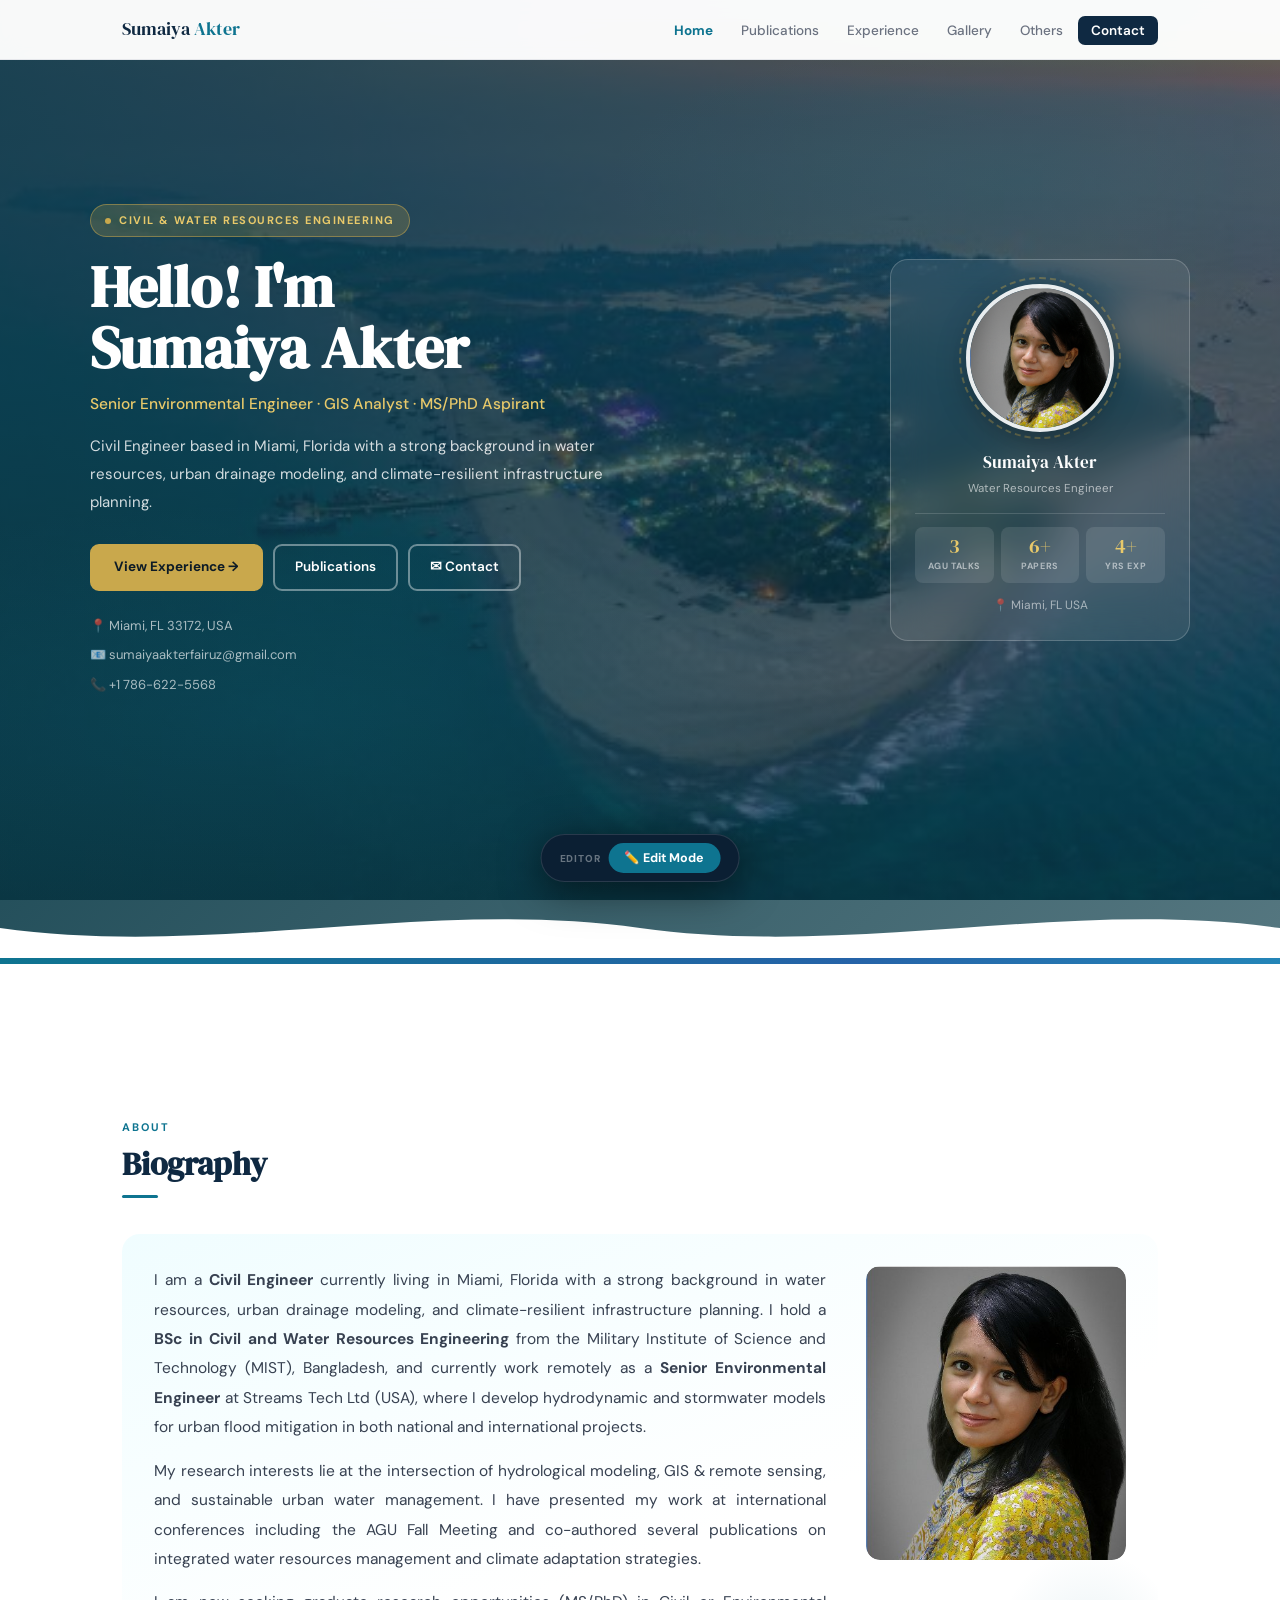
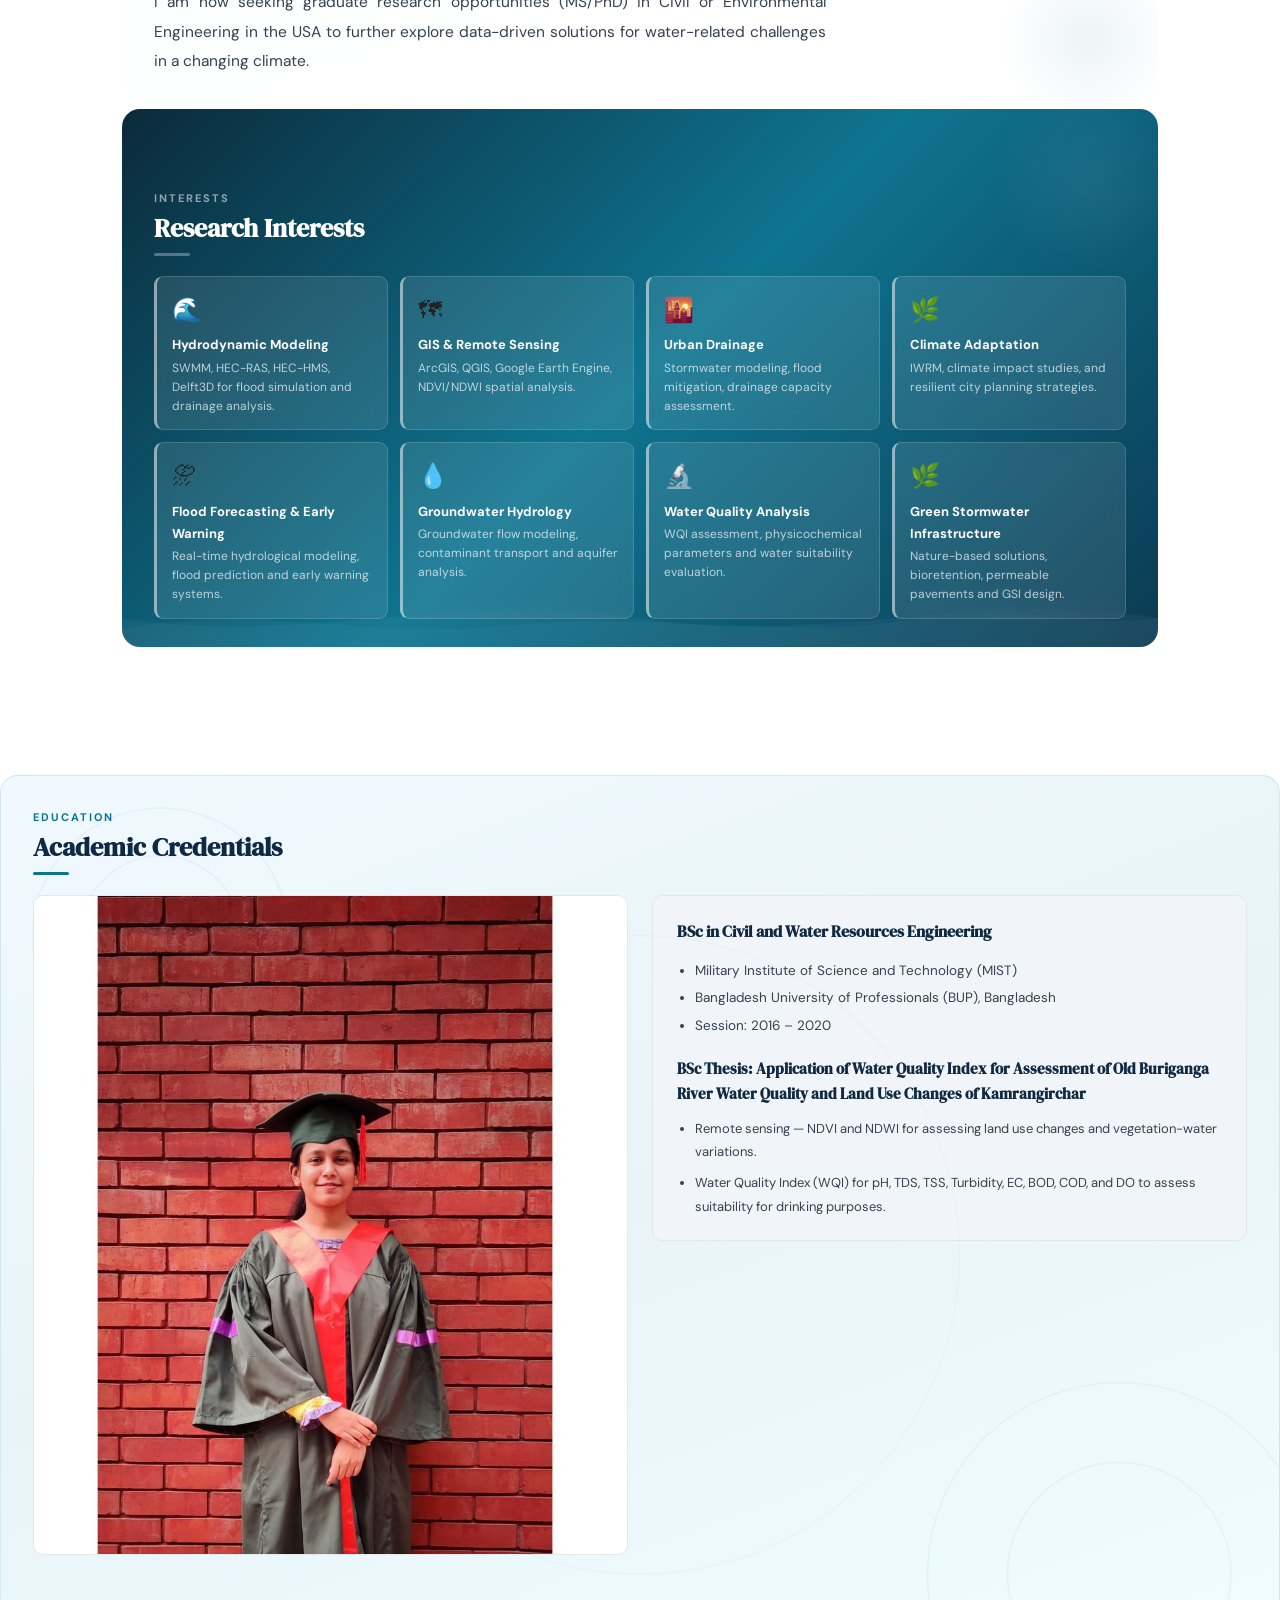
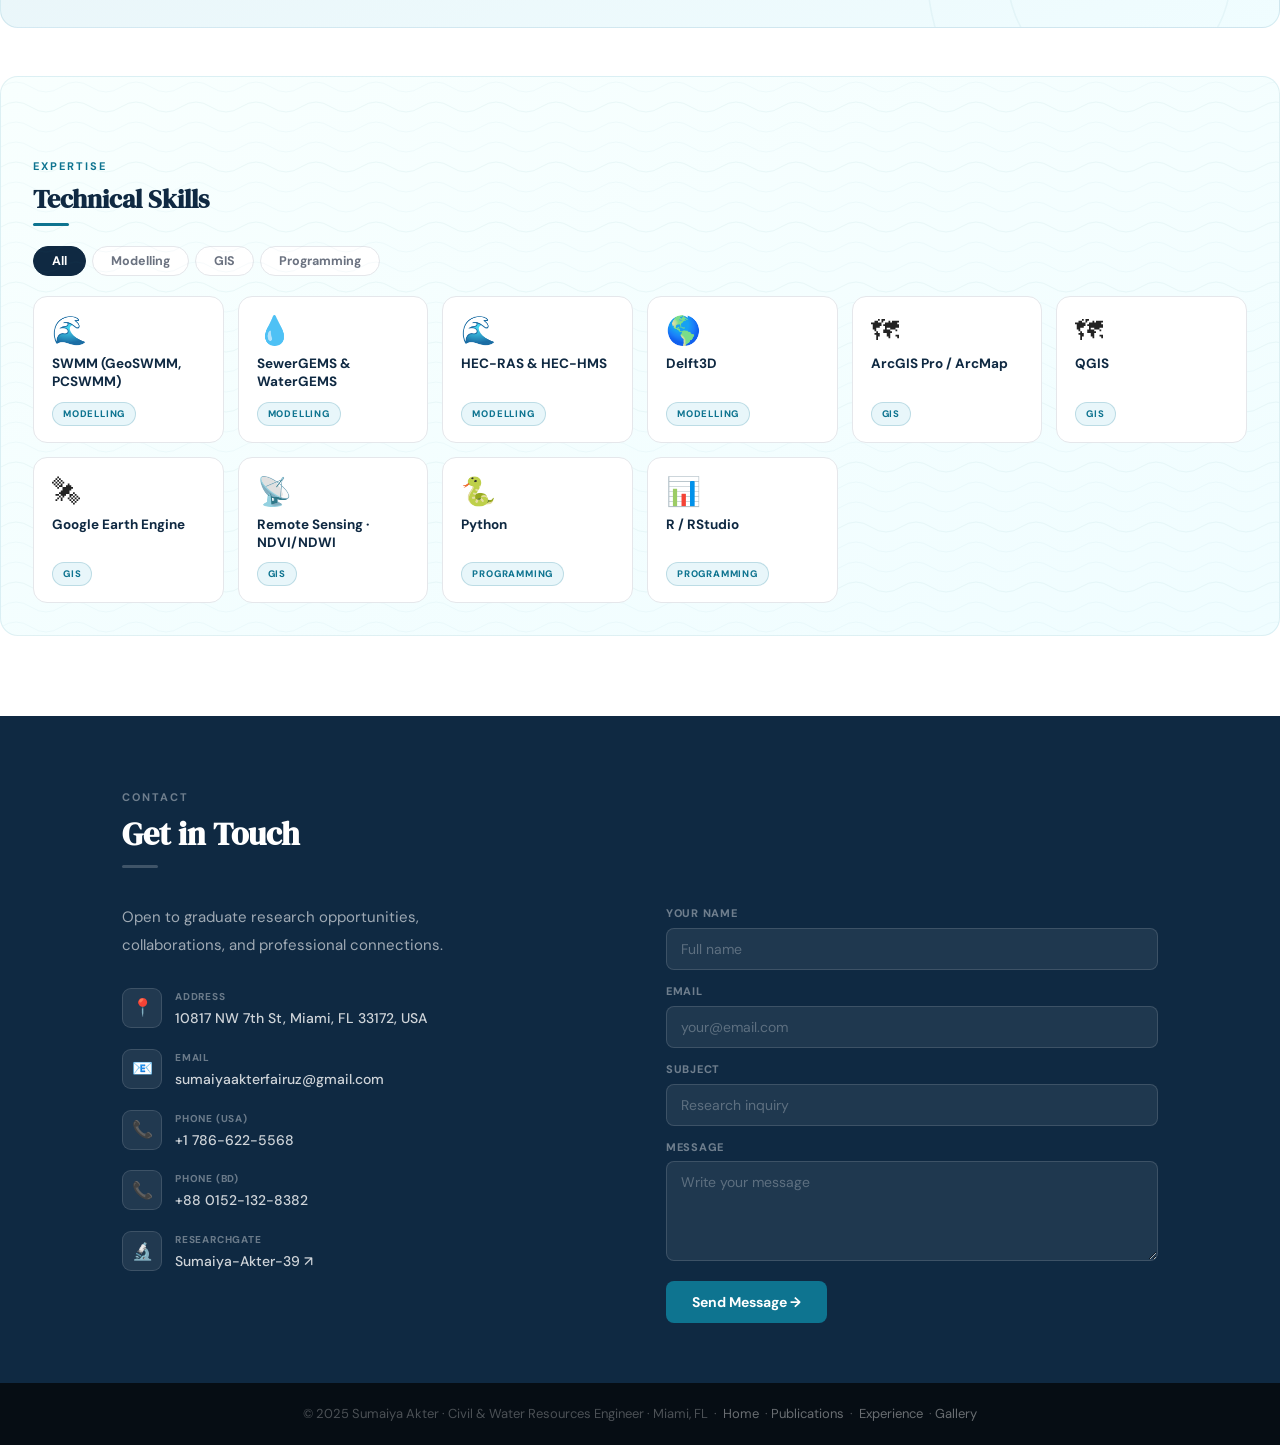
==== index.html @ da6ac18e "Add files via upload" ====
<!DOCTYPE html>
<html lang="en">
<head>
<meta charset="UTF-8">
<meta name="viewport" content="width=device-width, initial-scale=1.0">
<title>Home | Sumaiya Akter</title>
<link href="https://fonts.googleapis.com/css2?family=DM+Serif+Display:ital@0;1&family=DM+Sans:ital,opsz,wght@0,9..40,300;0,9..40,400;0,9..40,500;0,9..40,600;1,9..40,400&display=swap" rel="stylesheet">
<style>
/* ── SHARED STYLES ─────────────────────────────── */
*,*::before,*::after{margin:0;padding:0;box-sizing:border-box;}
html{scroll-behavior:smooth;}
body{font-family:'DM Sans',sans-serif;background:#fff;color:#222;line-height:1.7;overflow-x:hidden;}

:root{
  --navy:#0f2942;
  --blue:#2563a8;
  --teal:#0e7490;
  --teal-lt:#22a7c7;
  --teal-pale:#e8f6fa;
  --muted:#6b7280;
  --border:#e5e7eb;
  --bg2:#f8fafc;
  --bg3:#f1f5f9;
  --nav-h:60px;
  --shadow:0 4px 18px rgba(0,0,0,.08);
  --shadow-lg:0 12px 40px rgba(0,0,0,.1);
  --r:10px;
}

/* NAV */
nav{position:fixed;top:0;left:0;right:0;z-index:100;height:var(--nav-h);background:rgba(255,255,255,.97);backdrop-filter:blur(10px);border-bottom:1px solid var(--border);transition:box-shadow .3s;}
nav.scrolled{box-shadow:var(--shadow);}
.nav-inner{max-width:1100px;margin:0 auto;padding:0 32px;height:100%;display:flex;align-items:center;justify-content:space-between;}
.nav-logo{font-family:'DM Serif Display',serif;font-size:18px;color:var(--navy);text-decoration:none;}
.nav-logo span{color:var(--teal);}
.nav-links{display:flex;gap:2px;list-style:none;}
.nav-links a{font-size:13.5px;font-weight:500;color:var(--muted);text-decoration:none;padding:6px 13px;border-radius:7px;transition:all .2s;}
.nav-links a:hover{color:var(--navy);background:var(--bg3);}
.nav-links a.active{color:var(--teal);font-weight:700;}
.nav-cta{background:var(--navy)!important;color:#fff!important;font-weight:600!important;border-radius:7px;}
.nav-cta:hover{opacity:.88;}
.burger{display:none;background:none;border:none;cursor:pointer;flex-direction:column;gap:5px;padding:4px;}
.burger span{width:22px;height:2px;background:var(--navy);border-radius:2px;display:block;}
.mob-nav{display:none;position:fixed;inset:0;z-index:99;background:rgba(15,41,66,.97);flex-direction:column;align-items:center;justify-content:center;gap:8px;}
.mob-nav.open{display:flex;}
.mob-nav a{font-family:'DM Serif Display',serif;font-size:28px;color:rgba(255,255,255,.85);text-decoration:none;padding:10px;}
.mob-close{position:absolute;top:20px;right:24px;background:none;border:none;color:rgba(255,255,255,.5);font-size:32px;cursor:pointer;}

/* PAGE HERO (non-home pages) */
.page-hero{background:var(--navy);padding:calc(var(--nav-h)+52px) 0 52px;text-align:center;}
.page-hero .eyebrow{font-size:11px;font-weight:700;letter-spacing:2px;text-transform:uppercase;color:rgba(255,255,255,.45);display:block;margin-bottom:8px;}
.page-hero h1{font-family:'DM Serif Display',serif;font-size:clamp(30px,4vw,46px);color:#fff;margin-bottom:10px;}
.page-hero p{font-size:15px;color:rgba(255,255,255,.6);max-width:480px;margin:0 auto;}

/* SECTIONS */
section.content-sec{padding:80px 0;}
section.content-sec:nth-of-type(even){background:var(--bg2);}
.container{max-width:1100px;margin:0 auto;padding:0 32px;}
.sec-label{font-size:11px;font-weight:700;letter-spacing:2px;text-transform:uppercase;color:var(--teal);display:block;margin-bottom:8px;}
h2.sec-title{font-family:'DM Serif Display',serif;font-size:clamp(24px,3vw,32px);color:var(--navy);margin-bottom:8px;line-height:1.2;}
.divider{width:36px;height:3px;background:var(--teal);border-radius:2px;margin:12px 0 36px;}

/* CONTACT FOOTER SECTION */
.contact-footer{background:var(--navy);padding:72px 0 0;}
.contact-footer .sec-label{color:rgba(255,255,255,.4);}
.contact-footer h2.sec-title{color:#fff;}
.contact-footer .divider{background:rgba(255,255,255,.2);}
.contact-grid{display:grid;grid-template-columns:1fr 1fr;gap:52px;align-items:start;padding-bottom:60px;}
.ci{display:flex;align-items:flex-start;gap:13px;margin-bottom:18px;}
.ci-icon{width:40px;height:40px;border-radius:9px;background:rgba(255,255,255,.08);border:1px solid rgba(255,255,255,.12);display:flex;align-items:center;justify-content:center;font-size:17px;flex-shrink:0;}
.ci-lbl{font-size:10px;font-weight:800;text-transform:uppercase;letter-spacing:.8px;color:rgba(255,255,255,.38);display:block;margin-bottom:2px;}
.ci-val{font-size:14px;color:rgba(255,255,255,.8);font-weight:500;}
.ci-val a{color:rgba(255,255,255,.8);text-decoration:none;}
.ci-val a:hover{color:var(--teal-lt);}
.cform{display:flex;flex-direction:column;gap:12px;}
.fg label{display:block;font-size:11px;font-weight:800;text-transform:uppercase;letter-spacing:.7px;color:rgba(255,255,255,.4);margin-bottom:5px;}
.fg input,.fg textarea{width:100%;background:rgba(255,255,255,.07);border:1px solid rgba(255,255,255,.13);border-radius:8px;font-size:14px;padding:11px 14px;font-family:'DM Sans',sans-serif;outline:none;color:#fff;transition:border .2s;}
.fg input::placeholder,.fg textarea::placeholder{color:rgba(255,255,255,.28);}
.fg input:focus,.fg textarea:focus{border-color:var(--teal-lt);}
.fg textarea{resize:vertical;min-height:100px;}
.form-btn{background:var(--teal);color:#fff;border:none;padding:12px 26px;border-radius:8px;font-size:14px;font-weight:700;cursor:pointer;font-family:'DM Sans',sans-serif;transition:all .22s;align-self:flex-start;}
.form-btn:hover{background:var(--teal-lt);transform:translateY(-1px);}
.form-ok{display:none;margin-top:8px;padding:10px 14px;background:rgba(14,116,144,.2);border:1px solid rgba(14,116,144,.4);border-radius:7px;color:var(--teal-lt);font-size:13px;}
footer{background:#060d14;color:rgba(255,255,255,.28);padding:20px 0;text-align:center;font-size:13px;}
footer a{color:rgba(255,255,255,.4);text-decoration:none;}

/* REVEAL */
.reveal{opacity:0;transform:translateY(18px);transition:opacity .65s ease,transform .65s ease;}
.reveal.in{opacity:1;transform:none;}

/* RESPONSIVE */
@media(max-width:900px){
  .contact-grid{grid-template-columns:1fr;}
  .nav-links{display:none;}
  .burger{display:flex;}
}
@media(max-width:600px){
  .container{padding:0 20px;}
  section.content-sec{padding:60px 0;}
  .contact-footer{padding:56px 0 0;}
}

/* ═══════════════════════════════════════════════════
   EDITOR UI — appended to shared.css
   ═══════════════════════════════════════════════════ */

/* ── EDIT BAR (floating bottom) ─────────────────────── */
.edit-bar{
  position:fixed;bottom:18px;left:50%;transform:translateX(-50%);z-index:8000;
  background:#0b1f33;border-radius:40px;padding:8px 16px;
  display:flex;align-items:center;gap:8px;flex-wrap:wrap;justify-content:center;
  box-shadow:0 8px 40px rgba(0,0,0,.55);border:1px solid rgba(255,255,255,.12);
  font-family:'DM Sans',sans-serif;max-width:96vw;
}
.edit-bar .eb-lbl{color:rgba(255,255,255,.38);font-size:10px;font-weight:800;letter-spacing:.8px;text-transform:uppercase;}
.edit-bar button{border:none;padding:7px 15px;border-radius:20px;font-size:12px;font-weight:700;cursor:pointer;font-family:'DM Sans',sans-serif;transition:all .18s;white-space:nowrap;display:inline-flex;align-items:center;gap:5px;}
#eb-edit{background:#0e7490;color:#fff;}
#eb-edit:hover{background:#0d9ab8;}
#eb-edit.on{background:#c9a84c;color:#0b1f33;}
#eb-save,#eb-add,#eb-photo{display:none;}
#eb-save{background:#16a34a;color:#fff;}
#eb-save:hover{background:#15803d;}
#eb-add{background:#7c3aed;color:#fff;}
#eb-add:hover{background:#6d28d9;}
#eb-photo{background:rgba(255,255,255,.12);color:#fff;}
#eb-photo:hover{background:rgba(255,255,255,.22);}

/* ── EDITABLE TEXT ───────────────────────────────────── */
body.edit-mode [data-editable]{
  outline:2px dashed rgba(14,116,144,.45);border-radius:3px;
  cursor:text;padding:1px 3px;transition:outline .15s,background .15s;min-width:20px;display:inline-block;
}
body.edit-mode [data-editable]:hover{outline:2px solid #0e7490;background:rgba(14,116,144,.06);}
body.edit-mode [data-editable]:focus{outline:2px solid #c9a84c!important;background:rgba(201,168,76,.08)!important;}
body.edit-mode p[data-editable],body.edit-mode div[data-editable],body.edit-mode li[data-editable]{display:block;}

/* ── SECTION CONTROL BAR ─────────────────────────────── */
.sec-ctrl-bar{
  display:none;
  background:#0b1f33;border-radius:0 0 10px 10px;
  padding:5px 12px;flex-wrap:wrap;gap:5px;align-items:center;
  position:sticky;top:60px;z-index:500;
  box-shadow:0 4px 16px rgba(0,0,0,.2);
}
body.edit-mode .sec-ctrl-bar{display:flex;}
.scb{background:rgba(255,255,255,.1);color:rgba(255,255,255,.85);border:none;padding:4px 11px;border-radius:14px;font-size:11px;font-weight:700;cursor:pointer;font-family:'DM Sans',sans-serif;transition:all .18s;}
.scb:hover{background:rgba(255,255,255,.22);}
.scb-move{background:rgba(201,168,76,.25);color:#e8c96a;cursor:grab;}
.scb-move:active{cursor:grabbing;}
.scb-paste{background:rgba(14,116,144,.25);color:#7dd3e8;}
.scb-paste:hover{background:rgba(14,116,144,.4);}
.scb-add{background:rgba(124,58,237,.25);color:#c4b5fd;}
.scb-add:hover{background:rgba(124,58,237,.4);}
.scb-del{background:rgba(220,38,38,.2);color:#fca5a5;}
.scb-del:hover{background:rgba(220,38,38,.4);}

/* ── ADD ROW (between sections) ─────────────────────── */
.add-row{display:none;text-align:center;padding:5px 0;position:relative;}
body.edit-mode .add-row{display:block;}
.add-row::before{content:'';position:absolute;top:50%;left:0;right:0;height:1px;background:rgba(14,116,144,.2);}
.add-row-btn{position:relative;z-index:1;background:#fff;border:1.5px solid #0e7490;color:#0e7490;font-size:11px;font-weight:800;padding:4px 14px;border-radius:20px;cursor:pointer;font-family:'DM Sans',sans-serif;transition:all .18s;}
.add-row-btn:hover{background:#0e7490;color:#fff;}

/* ── CONTENT BLOCK ───────────────────────────────────── */
.cb{position:relative;margin:14px 0;}
body.edit-mode .cb{outline:1px dashed rgba(201,168,76,.3);border-radius:8px;padding:6px 8px;}
body.edit-mode .cb:hover>.cb-actions{opacity:1;pointer-events:all;}
.cb-actions{position:absolute;top:-14px;right:6px;display:flex;gap:3px;opacity:0;pointer-events:none;transition:opacity .18s;z-index:100;background:#0b1f33;border-radius:8px;padding:3px 6px;}
.cba{background:rgba(255,255,255,.1);color:#fff;border:none;padding:2px 8px;border-radius:5px;font-size:10px;font-weight:700;cursor:pointer;font-family:'DM Sans',sans-serif;}
.cba:hover{background:rgba(255,255,255,.25);}
.cba-del{background:rgba(220,38,38,.25);color:#fca5a5;}
.cba-del:hover{background:rgba(220,38,38,.5);}

/* ── IMAGE EDIT OVERLAY ──────────────────────────────── */
.cb-img-wrap{position:relative;border-radius:10px;overflow:hidden;}
body.edit-mode .cb-img-wrap::after{
  content:'📷 Click to change';position:absolute;inset:0;
  display:flex;align-items:center;justify-content:center;
  background:rgba(0,0,0,.45);color:#fff;font-size:13px;font-weight:700;
  font-family:'DM Sans',sans-serif;cursor:pointer;opacity:0;transition:opacity .2s;
}
body.edit-mode .cb-img-wrap:hover::after{opacity:1;}

/* ── EDIT MODE: section outline ──────────────────────── */
body.edit-mode .editable-section{position:relative;outline:1px solid rgba(14,116,144,.12);}

/* ── MODALS ──────────────────────────────────────────── */
.modal-ov{display:none;position:fixed;inset:0;z-index:9500;background:rgba(0,0,0,.82);align-items:center;justify-content:center;padding:14px;}
.modal-ov.open{display:flex;}
.mbox{background:#1a2e44;border-radius:16px;padding:24px;width:100%;max-width:520px;max-height:90vh;overflow-y:auto;box-shadow:0 20px 60px rgba(0,0,0,.6);font-family:'DM Sans',sans-serif;}
.mhd{display:flex;justify-content:space-between;align-items:center;margin-bottom:16px;}
.mhd h3{color:#fff;font-size:16px;font-weight:700;}
.mclose{background:rgba(255,255,255,.1);border:none;color:#fff;width:30px;height:30px;border-radius:50%;font-size:16px;cursor:pointer;line-height:1;}
.mclose:hover{background:rgba(255,255,255,.22);}
.ml{display:block;color:rgba(255,255,255,.45);font-size:10px;font-weight:800;text-transform:uppercase;letter-spacing:.6px;margin:12px 0 5px;}
input[type=range]{width:100%;accent-color:#0e7490;}
.mrange-v{color:rgba(255,255,255,.4);font-size:11px;text-align:center;margin-top:2px;}
.mbrow{display:flex;gap:8px;margin-top:14px;}
.mbtn{flex:1;padding:9px;border-radius:9px;font-size:13px;font-weight:700;cursor:pointer;border:none;font-family:'DM Sans',sans-serif;}
.mbtn-p{background:#0e7490;color:#fff;} .mbtn-p:hover{background:#0d9ab8;}
.mbtn-g{background:#16a34a;color:#fff;} .mbtn-g:hover{background:#15803d;}
.mbtn-gh{background:rgba(255,255,255,.08);color:rgba(255,255,255,.7);border:1px solid rgba(255,255,255,.12)!important;}
.mbtn-gh:hover{background:rgba(255,255,255,.15);}
.upzone{border:2px dashed rgba(255,255,255,.22);border-radius:10px;padding:24px;text-align:center;cursor:pointer;margin-bottom:12px;transition:border-color .2s;}
.upzone:hover{border-color:#0e7490;}
.shape-row{display:flex;gap:7px;margin-top:5px;}
.sh-btn{flex:1;padding:7px;border-radius:8px;border:2px solid rgba(255,255,255,.18);background:transparent;color:rgba(255,255,255,.6);font-size:11px;font-weight:700;cursor:pointer;font-family:'DM Sans',sans-serif;transition:all .18s;}
.sh-btn.on{border-color:#0e7490;background:#0e7490;color:#fff;}
.bt-grid{display:grid;grid-template-columns:1fr 1fr;gap:9px;margin-top:8px;}
.bt-card{background:rgba(255,255,255,.06);border:2px solid rgba(255,255,255,.1);border-radius:10px;padding:13px;text-align:center;cursor:pointer;transition:all .2s;}
.bt-card:hover{border-color:#0e7490;background:rgba(14,116,144,.1);}
.bt-card .ico{font-size:24px;margin-bottom:5px;}
.bt-card .lbl{color:#fff;font-size:12px;font-weight:700;}
.bt-card .dsc{color:rgba(255,255,255,.38);font-size:10px;margin-top:2px;}
.st-grid{display:grid;grid-template-columns:1fr 1fr;gap:9px;margin-top:8px;}
.st-card{background:rgba(255,255,255,.06);border:2px solid rgba(255,255,255,.1);border-radius:10px;padding:13px;cursor:pointer;transition:all .2s;}
.st-card:hover{border-color:#7c3aed;background:rgba(124,58,237,.1);}
.st-card .ico{font-size:20px;margin-bottom:4px;}
.st-card .lbl{color:#fff;font-size:12px;font-weight:700;}
.st-card .dsc{color:rgba(255,255,255,.38);font-size:10px;margin-top:2px;line-height:1.4;}

/* ── pub/exp cards edit highlight ───────────────────── */
body.edit-mode .pub-card,body.edit-mode .proj-icard{outline:1px dashed rgba(201,168,76,.3);border-radius:10px;}
body.edit-mode .pub-card [data-editable],body.edit-mode .proj-icard [data-editable]{outline:1px dashed rgba(14,116,144,.35);}

/* ── MOBILE FIXES ────────────────────────────────────── */
@media(max-width:700px){
  .sec-ctrl-bar{top:var(--nav-h,60px);}
  .edit-bar{padding:6px 12px;gap:5px;}
  .edit-bar button{padding:6px 11px;font-size:11px;}
  .bt-grid,.st-grid{grid-template-columns:1fr;}
}

/* HERO */
#home{padding:0;min-height:100vh;display:flex;align-items:center;position:relative;overflow:hidden;background-image:url('[data-uri]');background-size:cover;background-position:center;}
#home::after{content:'';position:absolute;inset:0;background:linear-gradient(135deg,rgba(13,61,74,.9) 0%,rgba(13,61,74,.7) 55%,rgba(13,61,74,.4) 100%);}
.hero-inner{position:relative;z-index:1;max-width:1100px;margin:0 auto;padding:calc(var(--nav-h)+70px) 32px 80px;width:100%;display:grid;grid-template-columns:1fr 300px;gap:52px;align-items:center;}
.hero-chip{display:inline-flex;align-items:center;gap:8px;background:rgba(201,168,76,.22);border:1px solid rgba(201,168,76,.5);color:#e8c96a;font-size:11px;font-weight:700;letter-spacing:1.5px;text-transform:uppercase;padding:6px 14px;border-radius:30px;margin-bottom:20px;}
.hero-dot{width:6px;height:6px;border-radius:50%;background:#c9a84c;animation:hpulse 2s infinite;flex-shrink:0;}
@keyframes hpulse{0%,100%{opacity:1;transform:scale(1);}50%{opacity:.5;transform:scale(.8);}}
h1.hero-name{font-family:'DM Serif Display',serif;font-size:clamp(36px,5vw,58px);color:#fff;line-height:1.05;margin-bottom:12px;}
.hero-title{font-size:15.5px;font-weight:500;color:#e8c96a;margin-bottom:16px;}
.hero-desc{font-size:15px;color:rgba(255,255,255,.82);line-height:1.85;max-width:520px;margin-bottom:28px;}
.hero-btns{display:flex;gap:10px;flex-wrap:wrap;margin-bottom:24px;}
.btn-gold{background:#c9a84c;color:#0d1b26;padding:10px 22px;border-radius:9px;font-size:13.5px;font-weight:700;text-decoration:none;border:2px solid #c9a84c;transition:all .2s;}
.btn-gold:hover{background:#f0d080;}
.btn-wh{background:transparent;color:#fff;padding:10px 20px;border-radius:9px;font-size:13.5px;font-weight:600;text-decoration:none;border:2px solid rgba(255,255,255,.4);transition:all .2s;}
.hero-contacts{display:flex;flex-direction:column;gap:7px;}
.hc{font-size:13px;color:rgba(255,255,255,.65);}
.photo-card{background:rgba(255,255,255,.08);backdrop-filter:blur(18px);border:1px solid rgba(255,255,255,.2);border-radius:18px;padding:24px;text-align:center;}
.photo-wrap{position:relative;width:148px;height:148px;margin:0 auto 16px;}
.photo-ring{position:absolute;inset:-7px;border-radius:50%;border:2px dashed rgba(201,168,76,.4);animation:hspin 18s linear infinite;}
@keyframes hspin{to{transform:rotate(360deg);}}
.hero-photo{width:148px;height:148px;border-radius:50%;object-fit:cover;object-position:top;border:4px solid rgba(255,255,255,.9);display:block;position:relative;z-index:1;box-shadow:0 8px 30px rgba(0,0,0,.3);}
.photo-edit-ov{display:none;position:absolute;inset:0;border-radius:50%;background:rgba(0,0,0,.5);z-index:10;align-items:center;justify-content:center;cursor:pointer;color:#fff;font-size:11px;font-weight:700;text-align:center;line-height:1.4;}
body.edit-mode .photo-edit-ov{display:flex;}
.pc-name{font-family:'DM Serif Display',serif;font-size:17px;color:#fff;margin-bottom:2px;}
.pc-role{font-size:11.5px;color:rgba(255,255,255,.6);margin-bottom:14px;}
.pc-div{height:1px;background:rgba(255,255,255,.15);margin-bottom:13px;}
.pc-stats{display:grid;grid-template-columns:1fr 1fr 1fr;gap:7px;}
.pc-stat{background:rgba(255,255,255,.1);border-radius:8px;padding:9px 5px;text-align:center;}
.pc-stat .n{font-family:'DM Serif Display',serif;font-size:20px;color:#e8c96a;display:block;line-height:1;}
.pc-stat .l{font-size:9px;color:rgba(255,255,255,.55);text-transform:uppercase;letter-spacing:.6px;display:block;margin-top:3px;font-weight:700;}
.pc-loc{margin-top:12px;font-size:12px;color:rgba(255,255,255,.55);}
/* ABOUT */
#about{padding:80px 0;background:#fff;}
.bio-row{display:grid;grid-template-columns:1fr 260px;gap:40px;align-items:start;margin-bottom:40px;}
.bio-photo-side{border-radius:14px;overflow:hidden;position:relative;}
.bio-photo-side img{width:100%;display:block;object-fit:cover;border-radius:14px;}
.bio-photo-side-ov{display:none;position:absolute;inset:0;background:rgba(0,0,0,.45);align-items:center;justify-content:center;cursor:pointer;font-size:13px;font-weight:700;color:#fff;border-radius:14px;}
body.edit-mode .bio-photo-side-ov{display:flex;}
.about-bio p{font-size:15.5px;color:#374151;line-height:1.9;margin-bottom:14px;text-align:justify;hyphens:auto;}
.about-bio p:last-child{margin-bottom:0;}
.ri-section-head{margin:48px 0 14px;}
.ri-section-head .sec-label{margin-bottom:6px;}
.ri-ttl{font-family:'DM Serif Display',serif;font-size:clamp(20px,2.5vw,26px);color:var(--navy);margin:0 0 6px;line-height:1.2;}
.ri-divider{width:36px;height:3px;background:var(--teal);border-radius:2px;margin:8px 0 20px;}
.ri-grid{display:grid;grid-template-columns:repeat(4,1fr);gap:12px;margin-bottom:0;}
.ri-card{background:var(--teal-pale);border:1px solid rgba(14,116,144,.15);border-left:3px solid var(--teal);border-radius:9px;padding:13px 15px;}
.ri-icon{font-size:20px;margin-bottom:4px;}
.ri-text h4{font-size:13px;font-weight:700;color:var(--navy);margin-bottom:2px;}
.ri-text p{font-size:12px;color:var(--muted);line-height:1.6;margin:0;}
.cred-section-head{margin:0 0 14px;}
.cred-section-head .sec-label{margin-bottom:6px;}
.cred-title{font-family:'DM Serif Display',serif;font-size:clamp(20px,2.5vw,26px);color:var(--navy);margin:0 0 6px;line-height:1.2;}
.cred-divider{width:36px;height:3px;background:var(--teal);border-radius:2px;margin:8px 0 20px;}
.cred-row{display:grid;grid-template-columns:1fr 1fr;gap:24px;margin-bottom:40px;align-items:start;}
.edu-block{background:var(--bg3);border:1px solid var(--border);border-radius:10px;overflow:hidden;align-self:start;}
.edu-photo-wrap{position:relative;overflow:hidden;}
.edu-photo{width:100%;display:block;object-fit:cover;object-position:top center;}
.edu-photo-ov{display:none;position:absolute;inset:0;background:rgba(0,0,0,.45);align-items:center;justify-content:center;cursor:pointer;font-size:13px;font-weight:700;color:#fff;}
body.edit-mode .edu-photo-ov{display:flex;}
/* SKILLS */
.sk-section-head{margin:48px 0 0;}
.sk-section-ttl{font-family:'DM Serif Display',serif;font-size:clamp(20px,2.5vw,26px);color:var(--navy);margin:6px 0;line-height:1.2;display:block;}
.sk-divider{width:36px;height:3px;background:var(--teal);border-radius:2px;margin:8px 0 20px;}
.sk-tabs{display:flex;gap:6px;flex-wrap:wrap;margin-bottom:20px;}
.sk-tab{padding:6px 18px;border-radius:20px;font-size:12.5px;font-weight:700;border:1.5px solid var(--border);background:#fff;color:var(--muted);cursor:pointer;transition:all .22s;font-family:'DM Sans',sans-serif;}
.sk-tab.on,.sk-tab:hover{background:var(--navy);color:#fff;border-color:var(--navy);}
.sk-badges{display:grid;grid-template-columns:repeat(auto-fill,minmax(175px,1fr));gap:14px;}
.sk-badge{background:#fff;border:1.5px solid var(--border);border-radius:14px;padding:20px 18px 16px;display:flex;flex-direction:column;gap:10px;transition:all .25s;position:relative;overflow:hidden;}
.sk-badge::after{content:'';position:absolute;bottom:0;left:0;right:0;height:3px;background:linear-gradient(90deg,var(--teal),#2563a8);transform:scaleX(0);transform-origin:left;transition:transform .3s;}
.sk-badge:hover{border-color:var(--teal);box-shadow:0 8px 24px rgba(14,116,144,.13);transform:translateY(-4px);}
.sk-badge:hover::after{transform:scaleX(1);}
.skb-icon{font-size:28px;line-height:1;}
.skb-name{font-size:13.5px;font-weight:700;color:var(--navy);line-height:1.35;flex:1;}
.skb-cat{font-size:9.5px;font-weight:800;text-transform:uppercase;letter-spacing:.8px;color:var(--teal);background:var(--teal-pale);padding:3px 10px;border-radius:20px;display:inline-block;width:fit-content;border:1px solid rgba(14,116,144,.2);}
.sk-del-btn{display:none;position:absolute;top:8px;right:8px;background:#dc2626;color:#fff;border:none;border-radius:50%;width:22px;height:22px;font-size:12px;cursor:pointer;align-items:center;justify-content:center;line-height:1;z-index:5;}
body.edit-mode .sk-del-btn{display:flex;}
.add-skill-btn{display:none;margin-top:14px;padding:10px 22px;border:2px dashed var(--border);border-radius:10px;background:none;color:var(--muted);font-size:12px;font-weight:700;cursor:pointer;font-family:'DM Sans',sans-serif;}
body.edit-mode .add-skill-btn{display:inline-block;}
.add-skill-btn:hover{border-color:var(--teal);color:var(--teal);}
/* EDIT BAR */
.edit-bar{position:fixed;bottom:18px;left:50%;transform:translateX(-50%);z-index:8000;background:#0b1f33;border-radius:40px;padding:8px 18px;display:flex;align-items:center;gap:8px;flex-wrap:wrap;justify-content:center;box-shadow:0 8px 40px rgba(0,0,0,.55);border:1px solid rgba(255,255,255,.12);font-family:'DM Sans',sans-serif;max-width:96vw;}
.eb-lbl{color:rgba(255,255,255,.38);font-size:10px;font-weight:800;letter-spacing:.8px;text-transform:uppercase;}
.edit-bar button{border:none;padding:7px 16px;border-radius:20px;font-size:12.5px;font-weight:700;cursor:pointer;font-family:'DM Sans',sans-serif;transition:all .18s;}
#eb-edit{background:#0e7490;color:#fff;}
#eb-edit.on{background:#c9a84c;color:#0b1f33;}
#eb-save,#eb-add,#eb-photo{display:none;}
#eb-save{background:#16a34a;color:#fff;}
#eb-add{background:#7c3aed;color:#fff;}
#eb-photo{background:rgba(255,255,255,.12);color:#fff;}
body.edit-mode [data-editable]{outline:2px dashed rgba(14,116,144,.4);border-radius:3px;cursor:text;padding:1px 4px;}
body.edit-mode [data-editable]:hover{outline:2px solid #0e7490;background:rgba(14,116,144,.06);}
body.edit-mode [data-editable]:focus{outline:2px solid #c9a84c!important;}
body.edit-mode .editable-section{outline:1px solid rgba(14,116,144,.1);}
.sec-bar{display:none;align-items:center;gap:5px;flex-wrap:wrap;background:#0b1f33;padding:5px 14px;border-radius:0 0 10px 10px;position:sticky;top:60px;z-index:600;box-shadow:0 4px 16px rgba(0,0,0,.25);}
body.edit-mode .sec-bar{display:flex;}
.sb{background:rgba(255,255,255,.1);color:rgba(255,255,255,.85);border:none;padding:4px 12px;border-radius:14px;font-size:11px;font-weight:700;cursor:pointer;font-family:'DM Sans',sans-serif;}
.sb:hover{background:rgba(255,255,255,.22);}
.sb-copy{background:rgba(14,116,144,.2);color:#7dd3e8;}
.sb-add{background:rgba(124,58,237,.2);color:#c4b5fd;}
.sb-del{background:rgba(220,38,38,.15);color:#fca5a5;}
.mov{display:none;position:fixed;inset:0;z-index:9500;background:rgba(0,0,0,.82);align-items:center;justify-content:center;padding:14px;}
.mbox{background:#1a2e44;border-radius:16px;padding:24px;width:100%;max-width:500px;max-height:90vh;overflow-y:auto;font-family:'DM Sans',sans-serif;}
.mhd{display:flex;justify-content:space-between;align-items:center;margin-bottom:16px;}
.mhd h3{color:#fff;font-size:16px;font-weight:700;}
.mclose{background:rgba(255,255,255,.1);border:none;color:#fff;width:30px;height:30px;border-radius:50%;font-size:16px;cursor:pointer;}
.ml{display:block;color:rgba(255,255,255,.45);font-size:10px;font-weight:800;text-transform:uppercase;letter-spacing:.6px;margin:12px 0 4px;}
.mrange{width:100%;accent-color:#0e7490;}
.mrv{color:rgba(255,255,255,.4);font-size:11px;text-align:center;margin-top:2px;}
.mbrow{display:flex;gap:8px;margin-top:14px;}
.mbtn{flex:1;padding:9px;border-radius:9px;font-size:13px;font-weight:700;cursor:pointer;border:none;font-family:'DM Sans',sans-serif;}
.mbtn-g{background:#16a34a;color:#fff;}
.mbtn-gh{background:rgba(255,255,255,.08);color:rgba(255,255,255,.7);}
.upzone{border:2px dashed rgba(255,255,255,.22);border-radius:10px;padding:26px;text-align:center;cursor:pointer;margin-bottom:12px;}
.upzone:hover{border-color:#0e7490;}
.sh-row{display:flex;gap:7px;margin-top:5px;}
.sh-btn{flex:1;padding:6px;border-radius:8px;border:2px solid rgba(255,255,255,.18);background:transparent;color:rgba(255,255,255,.6);font-size:11px;font-weight:700;cursor:pointer;}
.sh-btn.on{border-color:#0e7490;background:#0e7490;color:#fff;}
.st-grid{display:grid;grid-template-columns:1fr 1fr;gap:9px;margin-top:8px;}
.st-card{background:rgba(255,255,255,.06);border:2px solid rgba(255,255,255,.1);border-radius:10px;padding:12px;cursor:pointer;transition:all .2s;}
.st-card:hover{border-color:#7c3aed;background:rgba(124,58,237,.1);}
.st-card .ico{font-size:18px;margin-bottom:3px;}
.st-card .lbl{color:#fff;font-size:12px;font-weight:700;}
.st-card .dsc{color:rgba(255,255,255,.38);font-size:10px;margin-top:2px;}
@media(max-width:900px){.hero-inner,.bio-row,.cred-row,.contact-grid{grid-template-columns:1fr;}.ri-grid{grid-template-columns:1fr 1fr;}.nav-links{display:none;}.burger{display:flex;}}
@media(max-width:600px){.container{padding:0 20px;}.ri-grid{grid-template-columns:1fr;}.sk-badges{grid-template-columns:repeat(auto-fill,minmax(145px,1fr));}}

/* ════════════════════════════════════════════════
   WATER THEME — Visual enhancements
   ════════════════════════════════════════════════ */

/* ── Hero: animated water shimmer overlay ── */
#home::before {
  content:'';
  position:absolute;inset:0;z-index:1;
  background:
    radial-gradient(ellipse 80% 40% at 20% 80%, rgba(14,116,144,.18) 0%, transparent 60%),
    radial-gradient(ellipse 60% 30% at 80% 20%, rgba(14,116,144,.12) 0%, transparent 55%);
  pointer-events:none;
}

/* ── About section: subtle water texture background ── */
#about {
  background: #fff;
  position: relative;
}
#about::before {
  content:'';
  position:absolute;
  top:0;left:0;right:0;
  height:6px;
  background:linear-gradient(90deg,var(--teal),#2563a8,var(--teal-lt),var(--teal));
  background-size:200% 100%;
  animation:waterFlow 4s linear infinite;
}
@keyframes waterFlow {
  0%{background-position:0% 0%;}
  100%{background-position:200% 0%;}
}

/* ── Biography band: light wave bg ── */
.bio-row {
  background: linear-gradient(160deg, #f0fdff 0%, #fff 60%);
  border-radius: 18px;
  padding: 32px;
  margin-bottom: 0;
  position:relative;
  overflow:hidden;
}
.bio-row::after {
  content:'';
  position:absolute;
  bottom:-20px;right:-20px;
  width:180px;height:180px;
  border-radius:50%;
  background:radial-gradient(circle, rgba(14,116,144,.08) 0%, transparent 70%);
  pointer-events:none;
}

/* ── Wave divider between bio and research interests ── */
.wave-divider {
  width:100%;
  overflow:hidden;
  line-height:0;
  margin:32px 0 0;
}
.wave-divider svg {
  display:block;
  width:100%;
  height:52px;
}

/* ── Research interests: teal gradient band ── */
.ri-band {
  background: linear-gradient(135deg, #0b2a3b 0%, #0e7490 50%, #0b3a52 100%);
  border-radius: 18px;
  padding: 32px 32px 28px;
  margin-bottom: 48px;
  position:relative;
  overflow:hidden;
}
.ri-band::before {
  content:'';
  position:absolute;
  inset:0;
  background-image:
    url("data:image/svg+xml,%3Csvg xmlns='http://www.w3.org/2000/svg' width='1440' height='80' viewBox='0 0 1440 80'%3E%3Cpath fill='rgba(255,255,255,0.04)' d='M0,40 C240,80 480,0 720,40 C960,80 1200,0 1440,40 L1440,80 L0,80 Z'/%3E%3Cpath fill='rgba(255,255,255,0.03)' d='M0,55 C180,20 360,70 540,50 C720,30 900,70 1080,45 C1260,20 1360,55 1440,40 L1440,80 L0,80 Z'/%3E%3C/svg%3E");
  background-size: 100% auto;
  background-position: bottom;
  background-repeat: no-repeat;
  pointer-events:none;
}
/* floating water drops decoration */
.ri-band::after {
  content:'';
  position:absolute;
  top:-40px;right:-40px;
  width:220px;height:220px;
  border-radius:50%;
  background:radial-gradient(circle, rgba(255,255,255,.06) 0%, transparent 65%);
  pointer-events:none;
}

/* RI section head text colors on dark bg */
.ri-band .ri-section-head .sec-label { color:rgba(255,255,255,.55); }
.ri-band .ri-ttl { color:#fff; }
.ri-band .ri-divider { background:rgba(255,255,255,.3); }

/* RI cards on dark band */
.ri-band .ri-card {
  background: rgba(255,255,255,.1);
  border:1px solid rgba(255,255,255,.15);
  border-left:3px solid rgba(255,255,255,.5);
  backdrop-filter:blur(8px);
  transition:all .25s;
}
.ri-band .ri-card:hover {
  background:rgba(255,255,255,.18);
  transform:translateY(-3px);
  box-shadow:0 8px 24px rgba(0,0,0,.2);
}
.ri-band .ri-text h4 { color:#fff; }
.ri-band .ri-text p { color:rgba(255,255,255,.7); }
.ri-band .ri-icon { font-size:24px; }

/* ── Credentials band: soft slate with water pattern ── */
.cred-band {
  background: linear-gradient(160deg, #f0f9ff 0%, #e8f4f8 50%, #f0fdff 100%);
  border-radius: 18px;
  padding: 32px;
  margin-bottom: 48px;
  position:relative;
  overflow:hidden;
  border:1px solid rgba(14,116,144,.12);
}
.cred-band::before {
  content:'';
  position:absolute;
  top:0;left:0;right:0;bottom:0;
  background-image: url("data:image/svg+xml,%3Csvg xmlns='http://www.w3.org/2000/svg' width='800' height='600' viewBox='0 0 800 600'%3E%3Ccircle cx='100' cy='100' r='80' fill='none' stroke='rgba(14,116,144,0.05)' stroke-width='1'/%3E%3Ccircle cx='100' cy='100' r='50' fill='none' stroke='rgba(14,116,144,0.05)' stroke-width='1'/%3E%3Ccircle cx='700' cy='500' r='120' fill='none' stroke='rgba(14,116,144,0.05)' stroke-width='1'/%3E%3Ccircle cx='700' cy='500' r='70' fill='none' stroke='rgba(14,116,144,0.05)' stroke-width='1'/%3E%3Ccircle cx='400' cy='300' r='200' fill='none' stroke='rgba(14,116,144,0.03)' stroke-width='1'/%3E%3C/svg%3E");
  background-size:cover;
  pointer-events:none;
}
.cred-band .cred-section-head .sec-label { color:var(--teal); }
.cred-band .cred-title { color:var(--navy); }

/* ── Skills band: deep navy with subtle grid ── */
.sk-band {
  background: linear-gradient(160deg, #f8fffe 0%, #f0fdff 100%);
  border-radius: 18px;
  padding: 32px;
  position:relative;
  overflow:hidden;
  border:1px solid rgba(14,116,144,.1);
}
.sk-band::before {
  content:'';
  position:absolute;
  inset:0;
  background-image: url("data:image/svg+xml,%3Csvg xmlns='http://www.w3.org/2000/svg' width='60' height='60' viewBox='0 0 60 60'%3E%3Cpath fill='none' stroke='rgba(14,116,144,0.06)' stroke-width='1' d='M0,30 Q15,20 30,30 Q45,40 60,30'/%3E%3Cpath fill='none' stroke='rgba(14,116,144,0.04)' stroke-width='1' d='M0,50 Q15,40 30,50 Q45,60 60,50'/%3E%3Cpath fill='none' stroke='rgba(14,116,144,0.04)' stroke-width='1' d='M0,10 Q15,0 30,10 Q45,20 60,10'/%3E%3C/svg%3E");
  background-size:60px 60px;
  pointer-events:none;
}

/* ── Wave banner between sections ── */
.section-wave {
  width:100%;
  overflow:hidden;
  line-height:0;
  background:#fff;
  margin:0;
  padding:0;
}
.section-wave.flip {
  transform:rotateX(180deg);
}
.section-wave svg {
  display:block;
  width:calc(100% + 2px);
  margin-left:-1px;
}

/* ── Droplet stats in hero ── */
.pc-stat:hover .n {
  animation: dropPulse .4s ease;
}
@keyframes dropPulse {
  0%{transform:scale(1);}
  50%{transform:scale(1.2);}
  100%{transform:scale(1);}
}

/* ── Skill badge water hover ── */
.sk-badge::before {
  content:'';
  position:absolute;
  top:-50%;left:-50%;
  width:200%;height:200%;
  background:radial-gradient(circle at 50% 120%, rgba(14,116,144,.08) 0%, transparent 60%);
  opacity:0;
  transition:opacity .3s;
  pointer-events:none;
}
.sk-badge:hover::before { opacity:1; }


@media(max-width:1100px){.ri-grid{grid-template-columns:repeat(4,1fr);}}
@media(max-width:800px){.ri-grid{grid-template-columns:1fr 1fr;}}
</style>
</head>
<body>
<div class="edit-bar" id="edit-bar">
  <span class="eb-lbl">Editor</span>
  <button id="eb-edit" onclick="toggleEdit()">&#9999;&#65039; Edit Mode</button>
  <button id="eb-photo" style="display:none" onclick="pickImg('hero-photo')">&#128247; Profile Photo</button>
  <button id="eb-add" style="display:none" onclick="showAddSection(null,'after')">&#65291; Add Section</button>
  <button id="eb-save" style="display:none" onclick="savePage()">&#128190; Save &amp; Download</button>
</div>
<div class="mov" id="img-modal" onclick="if(event.target===this)closeImgModal()">
  <div class="mbox">
    <div class="mhd"><h3>Edit Photo</h3><button class="mclose" onclick="closeImgModal()">&#x2715;</button></div>
    <div class="upzone" id="img-upzone" onclick="document.getElementById('img-file-in').click()"
      ondragover="event.preventDefault();this.style.borderColor='#0e7490'"
      ondragleave="this.style.borderColor='rgba(255,255,255,.22)'"
      ondrop="handleImgDrop(event)">
      <div style="font-size:34px;margin-bottom:8px;">&#128247;</div>
      <div style="color:#fff;font-size:14px;font-weight:600;">Click or drag &amp; drop image</div>
      <div style="color:rgba(255,255,255,.4);font-size:12px;margin-top:3px;">JPG &middot; PNG &middot; WEBP</div>
    </div>
    <input type="file" id="img-file-in" accept="image/*" style="display:none" onchange="loadImgFile(event)">
    <div id="img-canvas-area" style="display:none">
      <div style="position:relative;width:100%;border-radius:10px;overflow:hidden;background:#000;margin-bottom:12px;" id="img-cwrap">
        <canvas id="img-cv" style="display:block;width:100%;cursor:grab;touch-action:none;"></canvas>
      </div>
      <label class="ml">Crop Shape</label>
      <div class="sh-row">
        <button class="sh-btn" id="ish-circle" onclick="setIS('circle')">Circle</button>
        <button class="sh-btn" id="ish-square" onclick="setIS('square')">Square</button>
        <button class="sh-btn" id="ish-rect" onclick="setIS('rect')">Rect</button>
        <button class="sh-btn on" id="ish-free" onclick="setIS('free')">Free</button>
      </div>
      <div style="display:grid;grid-template-columns:1fr 1fr;gap:10px;margin-top:4px;">
        <div><label class="ml">Zoom</label><input class="mrange" type="range" id="img-zoom" min="30" max="300" value="100" oninput="isZoom(this.value)"><div class="mrv" id="img-zoom-lbl">100%</div></div>
        <div><label class="ml">Rotate</label><input class="mrange" type="range" id="img-rot" min="-180" max="180" value="0" oninput="isRot(this.value)"><div class="mrv" id="img-rot-lbl">0&deg;</div></div>
        <div><label class="ml">Brightness</label><input class="mrange" type="range" id="img-bright" min="-100" max="100" value="0" oninput="isDraw()"></div>
        <div><label class="ml">Contrast</label><input class="mrange" type="range" id="img-contrast" min="-100" max="100" value="0" oninput="isDraw()"></div>
      </div>
      <div class="mbrow">
        <button class="mbtn mbtn-gh" onclick="isReset()">Reset</button>
        <button class="mbtn mbtn-g" onclick="isApply()">Apply Photo</button>
      </div>
    </div>
  </div>
</div>
<div class="mov" id="sec-modal" onclick="if(event.target===this)closeSecModal()">
  <div class="mbox">
    <div class="mhd"><h3>Add New Section</h3><button class="mclose" onclick="closeSecModal()">&#x2715;</button></div>
    <div class="st-grid">
      <div class="st-card" onclick="addSection('blank')"><div class="ico">&#x25A1;</div><div class="lbl">Blank Section</div><div class="dsc">Empty</div></div>
      <div class="st-card" onclick="addSection('text-photo')"><div class="ico">&#x1F4F0;</div><div class="lbl">Text + Photo</div><div class="dsc">Two column</div></div>
      <div class="st-card" onclick="addSection('banner')"><div class="ico">&#x2728;</div><div class="lbl">Banner</div><div class="dsc">Dark navy</div></div>
      <div class="st-card" onclick="addSection('three-cards')"><div class="ico">&#x1F0CF;</div><div class="lbl">Three Cards</div><div class="dsc">Card grid</div></div>
    </div>
  </div>
</div>
<nav id="main-nav">
  <div class="nav-inner">
    <a class="nav-logo" href="index.html">Sumaiya <span>Akter</span></a>
    <ul class="nav-links">
      <li><a href="index.html" class="active">Home</a></li>
      <li><a href="publications.html">Publications</a></li>
      <li><a href="experience.html">Experience</a></li>
      <li><a href="gallery.html">Gallery</a></li>
      <li><a href="others.html">Others</a></li>
      <li><a href="#contact-footer" class="nav-cta">Contact</a></li>
    </ul>
    <button class="burger" id="burger"><span></span><span></span><span></span></button>
  </div>
</nav>
<div class="mob-nav" id="mob-nav">
  <button class="mob-close" id="mob-close">&#x2715;</button>
  <a href="index.html">Home</a>
  <a href="publications.html">Publications</a>
  <a href="experience.html">Experience</a>
  <a href="gallery.html">Gallery</a>
  <a href="others.html">Others</a>
  <a href="#contact-footer">Contact</a>
</div>
<section id="home" class="editable-section">
  <div class="hero-inner">
    <div>
      <div class="hero-chip"><span class="hero-dot"></span><span data-editable>Civil &amp; Water Resources Engineering</span></div>
      <h1 class="hero-name" data-editable>Hello! I&#39;m<br>Sumaiya Akter</h1>
      <p class="hero-title" data-editable>Senior Environmental Engineer &middot; GIS Analyst &middot; MS/PhD Aspirant</p>
      <p class="hero-desc" data-editable>Civil Engineer based in Miami, Florida with a strong background in water resources, urban drainage modeling, and climate-resilient infrastructure planning.</p>
      <div class="hero-btns">
        <a href="experience.html" class="btn-gold">View Experience &rarr;</a>
        <a href="publications.html" class="btn-wh">Publications</a>
        <a href="#contact-footer" class="btn-wh">&#9993; Contact</a>
      </div>
      <div class="hero-contacts">
        <div class="hc">&#128205; <span data-editable>Miami, FL 33172, USA</span></div>
        <div class="hc">&#128231; <span data-editable>sumaiyaakterfairuz@gmail.com</span></div>
        <div class="hc">&#128222; <span data-editable>+1 786-622-5568</span></div>
      </div>
    </div>
    <div>
      <div class="photo-card">
        <div class="photo-wrap">
          <div class="photo-ring"></div>
          <img class="hero-photo" id="hero-photo" src="[data-uri]" alt="Sumaiya Akter">
          <div class="photo-edit-ov" onclick="pickImg('hero-photo')">&#128247;<br>Edit</div>
        </div>
        <div class="pc-name" data-editable>Sumaiya Akter</div>
        <div class="pc-role" data-editable>Water Resources Engineer</div>
        <div class="pc-div"></div>
        <div class="pc-stats">
          <div class="pc-stat"><span class="n" data-editable>3</span><span class="l">AGU Talks</span></div>
          <div class="pc-stat"><span class="n" data-editable>6+</span><span class="l">Papers</span></div>
          <div class="pc-stat"><span class="n" data-editable>4+</span><span class="l">Yrs Exp</span></div>
        </div>
        <div class="pc-loc" data-editable>&#128205; Miami, FL USA</div>
      </div>
    </div>
  </div>
</section><!-- wave divider -->
<div style="width:100%;overflow:hidden;line-height:0;background:linear-gradient(135deg,rgba(13,61,74,.9),rgba(13,61,74,.7));margin-top:-2px;">
  <svg viewBox="0 0 1440 60" xmlns="http://www.w3.org/2000/svg" preserveAspectRatio="none" style="display:block;width:100%;height:60px;">
    <path fill="#ffffff" d="M0,30 C240,60 480,0 720,30 C960,60 1200,0 1440,30 L1440,60 L0,60 Z"/>
  </svg>
</div>

<section id="about" class="editable-section">
  <div class="container" style="padding-top:80px;padding-bottom:80px;">
    <span class="sec-label">About</span>
    <h2 class="sec-title" data-editable>Biography</h2>
    <div class="divider"></div>
    <div class="bio-row">
      <div class="about-bio">
        <p data-editable>I am a <strong>Civil Engineer</strong> currently living in Miami, Florida with a strong background in water resources, urban drainage modeling, and climate-resilient infrastructure planning. I hold a <strong>BSc in Civil and Water Resources Engineering</strong> from the Military Institute of Science and Technology (MIST), Bangladesh, and currently work remotely as a <strong>Senior Environmental Engineer</strong> at Streams Tech Ltd (USA), where I develop hydrodynamic and stormwater models for urban flood mitigation in both national and international projects.</p>
        <p data-editable>My research interests lie at the intersection of hydrological modeling, GIS &amp; remote sensing, and sustainable urban water management. I have presented my work at international conferences including the AGU Fall Meeting and co-authored several publications on integrated water resources management and climate adaptation strategies.</p>
        <p data-editable>I am now seeking graduate research opportunities (MS/PhD) in Civil or Environmental Engineering in the USA to further explore data-driven solutions for water-related challenges in a changing climate.</p>
      </div>
      <div class="bio-photo-side">
        <img id="bio-photo" src="[data-uri]" alt="Sumaiya Akter">
        <div class="bio-photo-side-ov" onclick="pickImg('bio-photo')">&#128247; Change Photo</div>
      </div>
    </div>
    <div class="ri-band">
      <div class="ri-section-head">
        <span class="sec-label">Interests</span>
        <h3 class="ri-ttl">Research Interests</h3>
        <div class="ri-divider"></div>
      </div>
      <div class="ri-grid">
        <div class="ri-card"><div class="ri-icon">&#127754;</div><div class="ri-text"><h4 data-editable>Hydrodynamic Modeling</h4><p data-editable>SWMM, HEC-RAS, HEC-HMS, Delft3D for flood simulation and drainage analysis.</p></div></div>
        <div class="ri-card"><div class="ri-icon">&#128506;</div><div class="ri-text"><h4 data-editable>GIS &amp; Remote Sensing</h4><p data-editable>ArcGIS, QGIS, Google Earth Engine, NDVI/NDWI spatial analysis.</p></div></div>
        <div class="ri-card"><div class="ri-icon">&#127751;</div><div class="ri-text"><h4 data-editable>Urban Drainage</h4><p data-editable>Stormwater modeling, flood mitigation, drainage capacity assessment.</p></div></div>
        <div class="ri-card"><div class="ri-icon">&#127807;</div><div class="ri-text"><h4 data-editable>Climate Adaptation</h4><p data-editable>IWRM, climate impact studies, and resilient city planning strategies.</p></div></div>
        <div class="ri-card"><div class="ri-icon">&#9928;</div><div class="ri-text"><h4 data-editable>Flood Forecasting &amp; Early Warning</h4><p data-editable>Real-time hydrological modeling, flood prediction and early warning systems.</p></div></div>
        <div class="ri-card"><div class="ri-icon">&#128167;</div><div class="ri-text"><h4 data-editable>Groundwater Hydrology</h4><p data-editable>Groundwater flow modeling, contaminant transport and aquifer analysis.</p></div></div>
        <div class="ri-card"><div class="ri-icon">&#128300;</div><div class="ri-text"><h4 data-editable>Water Quality Analysis</h4><p data-editable>WQI assessment, physicochemical parameters and water suitability evaluation.</p></div></div>
        <div class="ri-card"><div class="ri-icon">&#127807;</div><div class="ri-text"><h4 data-editable>Green Stormwater Infrastructure</h4><p data-editable>Nature-based solutions, bioretention, permeable pavements and GSI design.</p></div></div>
      </div>
    </div><!-- /ri-band -->
        </div>
    <div class="cred-band">
      <div class="cred-section-head">
        <span class="sec-label">Education</span>
        <h3 class="cred-title">Academic Credentials</h3>
        <div class="cred-divider"></div>
      </div>
      <div class="cred-row">
      <div class="edu-block">
        <div class="edu-photo-wrap">
          <img class="edu-photo" id="grad-photo" src="[data-uri]" alt="Graduation">
          <div class="edu-photo-ov" onclick="pickImg('grad-photo')">&#128247; Change Photo</div>
        </div>
      </div>
      <div style="background:var(--bg3);border:1px solid var(--border);border-radius:10px;padding:22px 24px;align-self:start;">
        <div style="font-family:'DM Serif Display',serif;font-size:16px;color:var(--navy);font-weight:700;margin-bottom:14px;" data-editable>BSc in Civil and Water Resources Engineering</div>
        <ul style="padding-left:18px;list-style:disc;margin-bottom:18px;">
          <li style="font-size:13.5px;color:#374151;line-height:1.75;margin-bottom:4px;" data-editable>Military Institute of Science and Technology (MIST)</li>
          <li style="font-size:13.5px;color:#374151;line-height:1.75;margin-bottom:4px;" data-editable>Bangladesh University of Professionals (BUP), Bangladesh</li>
          <li style="font-size:13.5px;color:#374151;line-height:1.75;" data-editable>Session: 2016 &ndash; 2020</li>
        </ul>
        <div style="font-family:'DM Serif Display',serif;font-size:15px;color:var(--navy);font-weight:700;margin-bottom:10px;" data-editable>BSc Thesis: Application of Water Quality Index for Assessment of Old Buriganga River Water Quality and Land Use Changes of Kamrangirchar</div>
        <ul style="padding-left:18px;list-style:disc;">
          <li style="font-size:13px;color:#374151;line-height:1.8;margin-bottom:8px;" data-editable>Remote sensing &mdash; NDVI and NDWI for assessing land use changes and vegetation-water variations.</li>
          <li style="font-size:13px;color:#374151;line-height:1.8;" data-editable>Water Quality Index (WQI) for pH, TDS, TSS, Turbidity, EC, BOD, COD, and DO to assess suitability for drinking purposes.</li>
        </ul>
      </div>
    </div>
    </div><!-- /cred-band -->
    <div class="sk-band">
      <div class="sk-section-head">
        <span class="sec-label">Expertise</span>
        <h3 class="sk-section-ttl">Technical Skills</h3>
        <div class="sk-divider"></div>
      </div>
      <div class="sk-tabs">
      <button class="sk-tab on" onclick="filterSk('all',this)">All</button>
      <button class="sk-tab" onclick="filterSk('modeling',this)">Modelling</button>
      <button class="sk-tab" onclick="filterSk('gis',this)">GIS</button>
      <button class="sk-tab" onclick="filterSk('prog',this)">Programming</button>
    </div>
    <div class="sk-badges" id="sk-badges">
        <div class="sk-badge" data-c="modeling"><button class="sk-del-btn" onclick="this.closest('.'+'sk-badge').remove()">&#x2715;</button><div class="skb-icon">&#127754;</div><div class="skb-name" data-editable>SWMM (GeoSWMM, PCSWMM)</div><span class="skb-cat">Modelling</span></div>
        <div class="sk-badge" data-c="modeling"><button class="sk-del-btn" onclick="this.closest('.'+'sk-badge').remove()">&#x2715;</button><div class="skb-icon">&#128167;</div><div class="skb-name" data-editable>SewerGEMS &amp; WaterGEMS</div><span class="skb-cat">Modelling</span></div>
        <div class="sk-badge" data-c="modeling"><button class="sk-del-btn" onclick="this.closest('.'+'sk-badge').remove()">&#x2715;</button><div class="skb-icon">&#127754;</div><div class="skb-name" data-editable>HEC-RAS &amp; HEC-HMS</div><span class="skb-cat">Modelling</span></div>
        <div class="sk-badge" data-c="modeling"><button class="sk-del-btn" onclick="this.closest('.'+'sk-badge').remove()">&#x2715;</button><div class="skb-icon">&#127758;</div><div class="skb-name" data-editable>Delft3D</div><span class="skb-cat">Modelling</span></div>
        <div class="sk-badge" data-c="gis"><button class="sk-del-btn" onclick="this.closest('.'+'sk-badge').remove()">&#x2715;</button><div class="skb-icon">&#128506;</div><div class="skb-name" data-editable>ArcGIS Pro / ArcMap</div><span class="skb-cat">GIS</span></div>
        <div class="sk-badge" data-c="gis"><button class="sk-del-btn" onclick="this.closest('.'+'sk-badge').remove()">&#x2715;</button><div class="skb-icon">&#128506;</div><div class="skb-name" data-editable>QGIS</div><span class="skb-cat">GIS</span></div>
        <div class="sk-badge" data-c="gis"><button class="sk-del-btn" onclick="this.closest('.'+'sk-badge').remove()">&#x2715;</button><div class="skb-icon">&#128752;</div><div class="skb-name" data-editable>Google Earth Engine</div><span class="skb-cat">GIS</span></div>
        <div class="sk-badge" data-c="gis"><button class="sk-del-btn" onclick="this.closest('.'+'sk-badge').remove()">&#x2715;</button><div class="skb-icon">&#128225;</div><div class="skb-name" data-editable>Remote Sensing &middot; NDVI/NDWI</div><span class="skb-cat">GIS</span></div>
        <div class="sk-badge" data-c="prog"><button class="sk-del-btn" onclick="this.closest('.'+'sk-badge').remove()">&#x2715;</button><div class="skb-icon">&#128013;</div><div class="skb-name" data-editable>Python</div><span class="skb-cat">Programming</span></div>
        <div class="sk-badge" data-c="prog"><button class="sk-del-btn" onclick="this.closest('.'+'sk-badge').remove()">&#x2715;</button><div class="skb-icon">&#128202;</div><div class="skb-name" data-editable>R / RStudio</div><span class="skb-cat">Programming</span></div>
    </div>
    <button class="add-skill-btn" onclick="addSkill()">&#65291; Add Skill</button>
    </div><!-- /sk-band -->
  </div>
</section>
<div id="custom-sections-zone"></div>
<section class="contact-footer editable-section" id="contact-footer">
  <div class="container">
    <span class="sec-label">Contact</span>
    <h2 class="sec-title">Get in Touch</h2>
    <div class="divider"></div>
    <div class="contact-grid">
      <div>
        <p style="font-size:15px;color:rgba(255,255,255,.6);line-height:1.85;margin-bottom:28px;max-width:380px;" data-editable>Open to graduate research opportunities, collaborations, and professional connections.</p>
        <div class="ci"><div class="ci-icon">&#128205;</div><div><span class="ci-lbl">Address</span><div class="ci-val" data-editable>10817 NW 7th St, Miami, FL 33172, USA</div></div></div>
        <div class="ci"><div class="ci-icon">&#128231;</div><div><span class="ci-lbl">Email</span><div class="ci-val" data-editable>sumaiyaakterfairuz@gmail.com</div></div></div>
        <div class="ci"><div class="ci-icon">&#128222;</div><div><span class="ci-lbl">Phone (USA)</span><div class="ci-val" data-editable>+1 786-622-5568</div></div></div>
        <div class="ci"><div class="ci-icon">&#128222;</div><div><span class="ci-lbl">Phone (BD)</span><div class="ci-val" data-editable>+88 0152-132-8382</div></div></div>
        <div class="ci"><div class="ci-icon">&#128300;</div><div><span class="ci-lbl">ResearchGate</span><div class="ci-val"><a href="https://www.researchgate.net/profile/Sumaiya-Akter-39" target="_blank">Sumaiya-Akter-39 &#x2197;</a></div></div></div>
      </div>
      <div>
        <div class="cform">
          <div class="fg"><label>Your Name</label><input type="text" id="cn" placeholder="Full name"></div>
          <div class="fg"><label>Email</label><input type="email" id="ce" placeholder="your@email.com"></div>
          <div class="fg"><label>Subject</label><input type="text" id="cs" placeholder="Research inquiry"></div>
          <div class="fg"><label>Message</label><textarea id="cm" placeholder="Write your message"></textarea></div>
          <button class="form-btn" onclick="sendMsg()">Send Message &rarr;</button>
          <div class="form-ok" id="form-ok">&#10003; Message sent!</div>
        </div>
      </div>
    </div>
  </div>
</section>
<footer>
  <div class="container">
    &copy; 2025 Sumaiya Akter &middot; Civil &amp; Water Resources Engineer &middot; Miami, FL &nbsp;&middot;&nbsp;
    <a href="index.html">Home</a> &nbsp;&middot;&nbsp;<a href="publications.html">Publications</a> &nbsp;&middot;&nbsp;
    <a href="experience.html">Experience</a> &nbsp;&middot;&nbsp;<a href="gallery.html">Gallery</a>
  </div>
</footer>
<script>
/* NAV */
window.addEventListener('scroll',function(){var n=document.getElementById('main-nav');if(n)n.classList.toggle('scrolled',window.scrollY>10);});
document.addEventListener('DOMContentLoaded',function(){
  var b=document.getElementById('burger'),mo=document.getElementById('mob-nav'),mc=document.getElementById('mob-close');
  if(b) b.onclick=function(){mo.classList.add('open');};
  if(mc) mc.onclick=function(){mo.classList.remove('open');};
});

/* SKILLS FILTER */
function filterSk(cat,btn){
  document.querySelectorAll('.sk-tab').forEach(function(b){b.classList.remove('on');});
  btn.classList.add('on');
  document.querySelectorAll('.sk-badge').forEach(function(b){
    b.style.display=(cat==='all'||b.dataset.c===cat)?'':'none';
  });
}

/* EDIT MODE */
var EDIT=false, _cb=null;
function toggleEdit(){
  EDIT=!EDIT;
  document.body.classList.toggle('edit-mode',EDIT);
  var btn=document.getElementById('eb-edit');
  btn.textContent=EDIT?'Editing...':'Edit Mode';
  btn.classList.toggle('on',EDIT);
  ['eb-save','eb-add','eb-photo'].forEach(function(id){
    var el=document.getElementById(id);if(el)el.style.display=EDIT?'inline-block':'none';
  });
  document.querySelectorAll('[data-editable]').forEach(function(el){el.contentEditable=EDIT?'true':'false';});
  refreshSecBars();
  toast(EDIT?'Edit mode ON - click any text to edit':'');
}
function refreshSecBars(){
  document.querySelectorAll('.editable-section').forEach(function(sec){
    if(!sec.id) sec.id='s'+Math.random().toString(36).substr(2,6);
    if(sec.querySelector('.sec-bar')) return;
    var id=sec.id, bar=document.createElement('div'); bar.className='sec-bar';
    bar.innerHTML='<span style="color:rgba(255,255,255,.35);font-size:10px;margin-right:4px;">Section:</span>'+
      '<button class="sb" onclick="secUp(''+id+'')">&#8593; Up</button>'+
      '<button class="sb" onclick="secDown(''+id+'')">&#8595; Down</button>'+
      '<button class="sb sb-copy" onclick="secCopy(''+id+'')">Copy</button>'+
      '<button class="sb sb-copy" onclick="secPaste(''+id+'','before')">Paste Before</button>'+
      '<button class="sb sb-copy" onclick="secPaste(''+id+'','after')">Paste After</button>'+
      '<button class="sb sb-add" onclick="showAddSection(''+id+'','after')">+ Add After</button>'+
      '<button class="sb sb-del" onclick="secDel(''+id+'')">Delete</button>';
    sec.insertBefore(bar,sec.firstChild);
  });
}
function secUp(id){var e=document.getElementById(id);if(!e)return;var p=e.previousElementSibling;while(p&&!p.classList.contains('editable-section'))p=p.previousElementSibling;if(p)e.parentNode.insertBefore(e,p);}
function secDown(id){var e=document.getElementById(id);if(!e)return;var n=e.nextElementSibling;while(n&&!n.classList.contains('editable-section'))n=n.nextElementSibling;if(n)e.parentNode.insertBefore(n,e);}
function secCopy(id){var e=document.getElementById(id);if(!e)return;var c=e.cloneNode(true);var b=c.querySelector('.sec-bar');if(b)b.remove();_cb={type:'section',html:c.outerHTML};toast('Section copied!');}
function secPaste(refId,pos){if(!_cb||_cb.type!=='section'){toast('Nothing copied.');return;}var ref=document.getElementById(refId);if(!ref)return;var tmp=document.createElement('div');tmp.innerHTML=_cb.html;var ns=tmp.firstElementChild;ns.id='s'+Date.now();ns.classList.add('editable-section');if(pos==='before')ref.parentNode.insertBefore(ns,ref);else ref.parentNode.insertBefore(ns,ref.nextSibling);ns.querySelectorAll('[data-editable]').forEach(function(el){el.contentEditable='true';});refreshSecBars();toast('Pasted!');}
function secDel(id){if(confirm('Delete this section?')){var e=document.getElementById(id);if(e)e.remove();}}
function showAddSection(refId,pos){window._addRef=refId;window._addPos=pos||'after';document.getElementById('sec-modal').style.display='flex';}
function closeSecModal(){document.getElementById('sec-modal').style.display='none';}
function addSection(type){
  closeSecModal();
  var uid='s'+Date.now(),bg='background:#fff;padding:72px 0;',inner='';
  if(type==='blank'){inner='<div class="container"><span class="sec-label" data-editable>Label</span><h2 class="sec-title" data-editable>Title</h2><div class="divider"></div><p data-editable style="font-size:15px;color:#374151;line-height:1.9;">Add content here.</p></div>';}
  else if(type==='text-photo'){inner='<div class="container"><span class="sec-label" data-editable>Section</span><h2 class="sec-title" data-editable>Title</h2><div class="divider"></div><div style="display:grid;grid-template-columns:1fr 1fr;gap:40px;align-items:center;"><p style="font-size:15px;color:#374151;line-height:1.9;" data-editable>Add text here.</p><div style="background:#e5e7eb;border-radius:12px;height:240px;display:flex;align-items:center;justify-content:center;color:#9ca3af;font-size:13px;">Upload image in edit mode</div></div></div>';}
  else if(type==='banner'){bg='padding:56px 0;background:linear-gradient(135deg,#0f2942,#0e7490);';inner='<div class="container" style="text-align:center;"><h2 data-editable style="font-family:'DM Serif Display',serif;color:#fff;font-size:32px;margin-bottom:12px;">Banner Title</h2><p data-editable style="color:rgba(255,255,255,.75);font-size:16px;max-width:600px;margin:0 auto;line-height:1.8;">Your message.</p></div>';}
  else if(type==='three-cards'){inner='<div class="container"><span class="sec-label" data-editable>Section</span><h2 class="sec-title" data-editable>Title</h2><div class="divider"></div><div style="display:grid;grid-template-columns:1fr 1fr 1fr;gap:20px;">'+[1,2,3].map(function(i){return '<div style="background:#f8fafc;border:1px solid #e5e7eb;border-radius:12px;padding:22px;"><h4 data-editable style="font-family:'DM Serif Display',serif;color:#0f2942;font-size:17px;margin-bottom:8px;">Card '+i+'</h4><p data-editable style="font-size:13px;color:#6b7280;line-height:1.75;">Description.</p></div>';}).join('')+'</div></div>';}
  var sec=document.createElement('section');sec.className='editable-section';sec.id=uid;sec.style.cssText=bg;sec.innerHTML=inner;
  var ref=window._addRef?document.getElementById(window._addRef):null;
  var zone=document.getElementById('custom-sections-zone');
  if(ref){if(window._addPos==='before')ref.parentNode.insertBefore(sec,ref);else ref.parentNode.insertBefore(sec,ref.nextSibling);}
  else if(zone){zone.appendChild(sec);}
  sec.querySelectorAll('[data-editable]').forEach(function(el){el.contentEditable='true';});
  refreshSecBars();
}

/* SKILLS */
function addSkill(){
  var n=prompt('Skill name:');if(!n)return;
  var c=prompt('Category (modeling/gis/prog):','gis')||'gis';
  var labels={'modeling':'Modelling','gis':'GIS','prog':'Programming'};
  var badge=document.createElement('div');badge.className='sk-badge';badge.dataset.c=c;
  badge.innerHTML='<button class="sk-del-btn" onclick="this.parentElement.remove()">&#x2715;</button>'+
    '<div class="skb-icon">&#128295;</div>'+
    '<div class="skb-name" data-editable contenteditable="true">'+n+'</div>'+
    '<span class="skb-cat">'+(labels[c]||c)+'</span>';
  document.getElementById('sk-badges').appendChild(badge);
  toast('Skill added!');
}

/* IMAGE EDITOR */
var _imgEl=null;
var IS={img:null,zoom:100,rot:0,panX:0,panY:0,shape:'free',drag:false,lx:0,ly:0};
function pickImg(id){
  _imgEl=document.getElementById(id);
  IS={img:null,zoom:100,rot:0,panX:0,panY:0,shape:'free',drag:false,lx:0,ly:0};
  document.getElementById('img-canvas-area').style.display='none';
  document.getElementById('img-upzone').style.display='block';
  document.getElementById('img-file-in').value='';
  setIS('free');
  document.getElementById('img-modal').style.display='flex';
  if(_imgEl&&_imgEl.src&&_imgEl.src.length>100){var i=new Image();i.onload=function(){IS.img=i;isReset();isShow();};i.src=_imgEl.src;}
}
function closeImgModal(){document.getElementById('img-modal').style.display='none';}
function handleImgDrop(e){e.preventDefault();var f=e.dataTransfer.files[0];if(f)readIF(f);}
function loadImgFile(e){var f=e.target.files[0];if(f)readIF(f);}
function readIF(file){var r=new FileReader();r.onload=function(ev){var i=new Image();i.onload=function(){IS.img=i;isReset();isShow();};i.src=ev.target.result;};r.readAsDataURL(file);}
function isShow(){document.getElementById('img-upzone').style.display='none';document.getElementById('img-canvas-area').style.display='block';isDraw();}
function isReset(){IS.zoom=100;IS.rot=0;IS.panX=0;IS.panY=0;setIS('free');['img-zoom','img-rot','img-bright','img-contrast'].forEach(function(id){var el=document.getElementById(id);if(el)el.value=id==='img-zoom'?100:0;});var zl=document.getElementById('img-zoom-lbl');var rl=document.getElementById('img-rot-lbl');if(zl)zl.textContent='100%';if(rl)rl.textContent='0°';if(IS.img)isDraw();}
function setIS(s){IS.shape=s;['circle','square','rect','free'].forEach(function(id){var b=document.getElementById('ish-'+id);if(b)b.classList.toggle('on',id===s);});isDraw();}
function isZoom(v){IS.zoom=parseInt(v);var l=document.getElementById('img-zoom-lbl');if(l)l.textContent=v+'%';isDraw();}
function isRot(v){IS.rot=parseInt(v);var l=document.getElementById('img-rot-lbl');if(l)l.textContent=v+'°';isDraw();}
function isDraw(){
  if(!IS.img)return;
  var wrap=document.getElementById('img-cwrap');if(!wrap)return;
  var sz=Math.min(wrap.clientWidth||440,440);
  var ch=IS.shape==='rect'?Math.round(sz*.68):IS.shape==='circle'?sz:Math.round(sz*.7);
  var cv=document.getElementById('img-cv');if(!cv)return;
  cv.width=sz;cv.height=ch;
  var ctx=cv.getContext('2d');ctx.clearRect(0,0,sz,ch);ctx.save();ctx.beginPath();
  if(IS.shape==='circle'){ctx.arc(sz/2,ch/2,Math.min(sz,ch)/2-2,0,Math.PI*2);}else{ctx.rect(0,0,sz,ch);}
  ctx.clip();ctx.translate(sz/2+IS.panX,ch/2+IS.panY);ctx.rotate(IS.rot*Math.PI/180);
  var sc=IS.zoom/100,fw=IS.img.naturalWidth,fh=IS.img.naturalHeight;
  var fit=Math.max(sz/fw,ch/fh),dw=fw*fit*sc,dh=fh*fit*sc;
  var br=parseInt((document.getElementById('img-bright')||{value:0}).value)||0;
  var co=parseInt((document.getElementById('img-contrast')||{value:0}).value)||0;
  ctx.filter='brightness('+(100+br)+'%) contrast('+(100+co)+'%)';
  ctx.drawImage(IS.img,-dw/2,-dh/2,dw,dh);ctx.restore();
}
function isApply(){
  if(!IS.img){closeImgModal();return;}
  var sz=480,ch=IS.shape==='rect'?320:IS.shape==='circle'?480:360;
  var ec=document.createElement('canvas');ec.width=sz;ec.height=ch;
  var ctx=ec.getContext('2d');ctx.clearRect(0,0,sz,ch);ctx.save();ctx.beginPath();
  if(IS.shape==='circle'){ctx.arc(sz/2,ch/2,sz/2-2,0,Math.PI*2);}else{ctx.rect(0,0,sz,ch);}
  ctx.clip();ctx.translate(sz/2+IS.panX,ch/2+IS.panY);ctx.rotate(IS.rot*Math.PI/180);
  var sc=IS.zoom/100,fw=IS.img.naturalWidth,fh=IS.img.naturalHeight;
  var fit=Math.max(sz/fw,ch/fh),dw=fw*fit*sc,dh=fh*fit*sc;
  var br=parseInt((document.getElementById('img-bright')||{value:0}).value)||0;
  var co=parseInt((document.getElementById('img-contrast')||{value:0}).value)||0;
  ctx.filter='brightness('+(100+br)+'%) contrast('+(100+co)+'%)';
  ctx.drawImage(IS.img,-dw/2,-dh/2,dw,dh);ctx.restore();
  if(_imgEl)_imgEl.src=ec.toDataURL('image/png');
  closeImgModal();
}
document.addEventListener('DOMContentLoaded',function(){
  var cv=document.getElementById('img-cv');if(!cv)return;
  cv.addEventListener('mousedown',function(e){IS.drag=true;IS.lx=e.clientX;IS.ly=e.clientY;cv.style.cursor='grabbing';});
  document.addEventListener('mousemove',function(e){if(!IS.drag)return;IS.panX+=e.clientX-IS.lx;IS.panY+=e.clientY-IS.ly;IS.lx=e.clientX;IS.ly=e.clientY;isDraw();});
  document.addEventListener('mouseup',function(){IS.drag=false;var c=document.getElementById('img-cv');if(c)c.style.cursor='grab';});
  cv.addEventListener('wheel',function(e){e.preventDefault();IS.zoom=Math.min(300,Math.max(30,IS.zoom-(e.deltaY>0?5:-5)));var sl=document.getElementById('img-zoom');var lb=document.getElementById('img-zoom-lbl');if(sl)sl.value=IS.zoom;if(lb)lb.textContent=IS.zoom+'%';isDraw();},{passive:false});
});

/* CONTACT FORM */
function sendMsg(){
  var n=document.getElementById('cn'),e=document.getElementById('ce');
  if(!n||!n.value||!e||!e.value){alert('Please fill name and email.');return;}
  var ok=document.getElementById('form-ok');if(ok)ok.style.display='block';
  ['cn','ce','cs','cm'].forEach(function(id){var el=document.getElementById(id);if(el)el.value='';});
  setTimeout(function(){var ok2=document.getElementById('form-ok');if(ok2)ok2.style.display='none';},4000);
}

/* TOAST */
function toast(msg){if(!msg)return;var t=document.getElementById('_toast');if(!t){t=document.createElement('div');t.id='_toast';t.style.cssText='position:fixed;bottom:80px;left:50%;transform:translateX(-50%);background:#0f2942;color:#fff;padding:8px 22px;border-radius:30px;font-size:13px;font-weight:700;z-index:9999;pointer-events:none;opacity:0;transition:opacity .25s;font-family:"DM Sans",sans-serif;';document.body.appendChild(t);}t.textContent=msg;t.style.opacity='1';clearTimeout(t._t);t._t=setTimeout(function(){t.style.opacity='0';},3000);}

/* SAVE */
function savePage(){
  if(EDIT)toggleEdit();
  setTimeout(function(){
    var clone=document.documentElement.cloneNode(true);
    ['#edit-bar','#img-modal','#sec-modal','#_toast'].forEach(function(sel){var el=clone.querySelector(sel);if(el)el.remove();});
    clone.querySelectorAll('.sec-bar').forEach(function(el){el.remove();});
    var blob=new Blob(['<!DOCTYPE html>\n'+clone.outerHTML],{type:'text/html'});
    var a=document.createElement('a');a.href=URL.createObjectURL(blob);a.download='index.html';a.click();
    setTimeout(function(){URL.revokeObjectURL(a.href);},1500);
  },300);
}
</script>
</body>
</html>
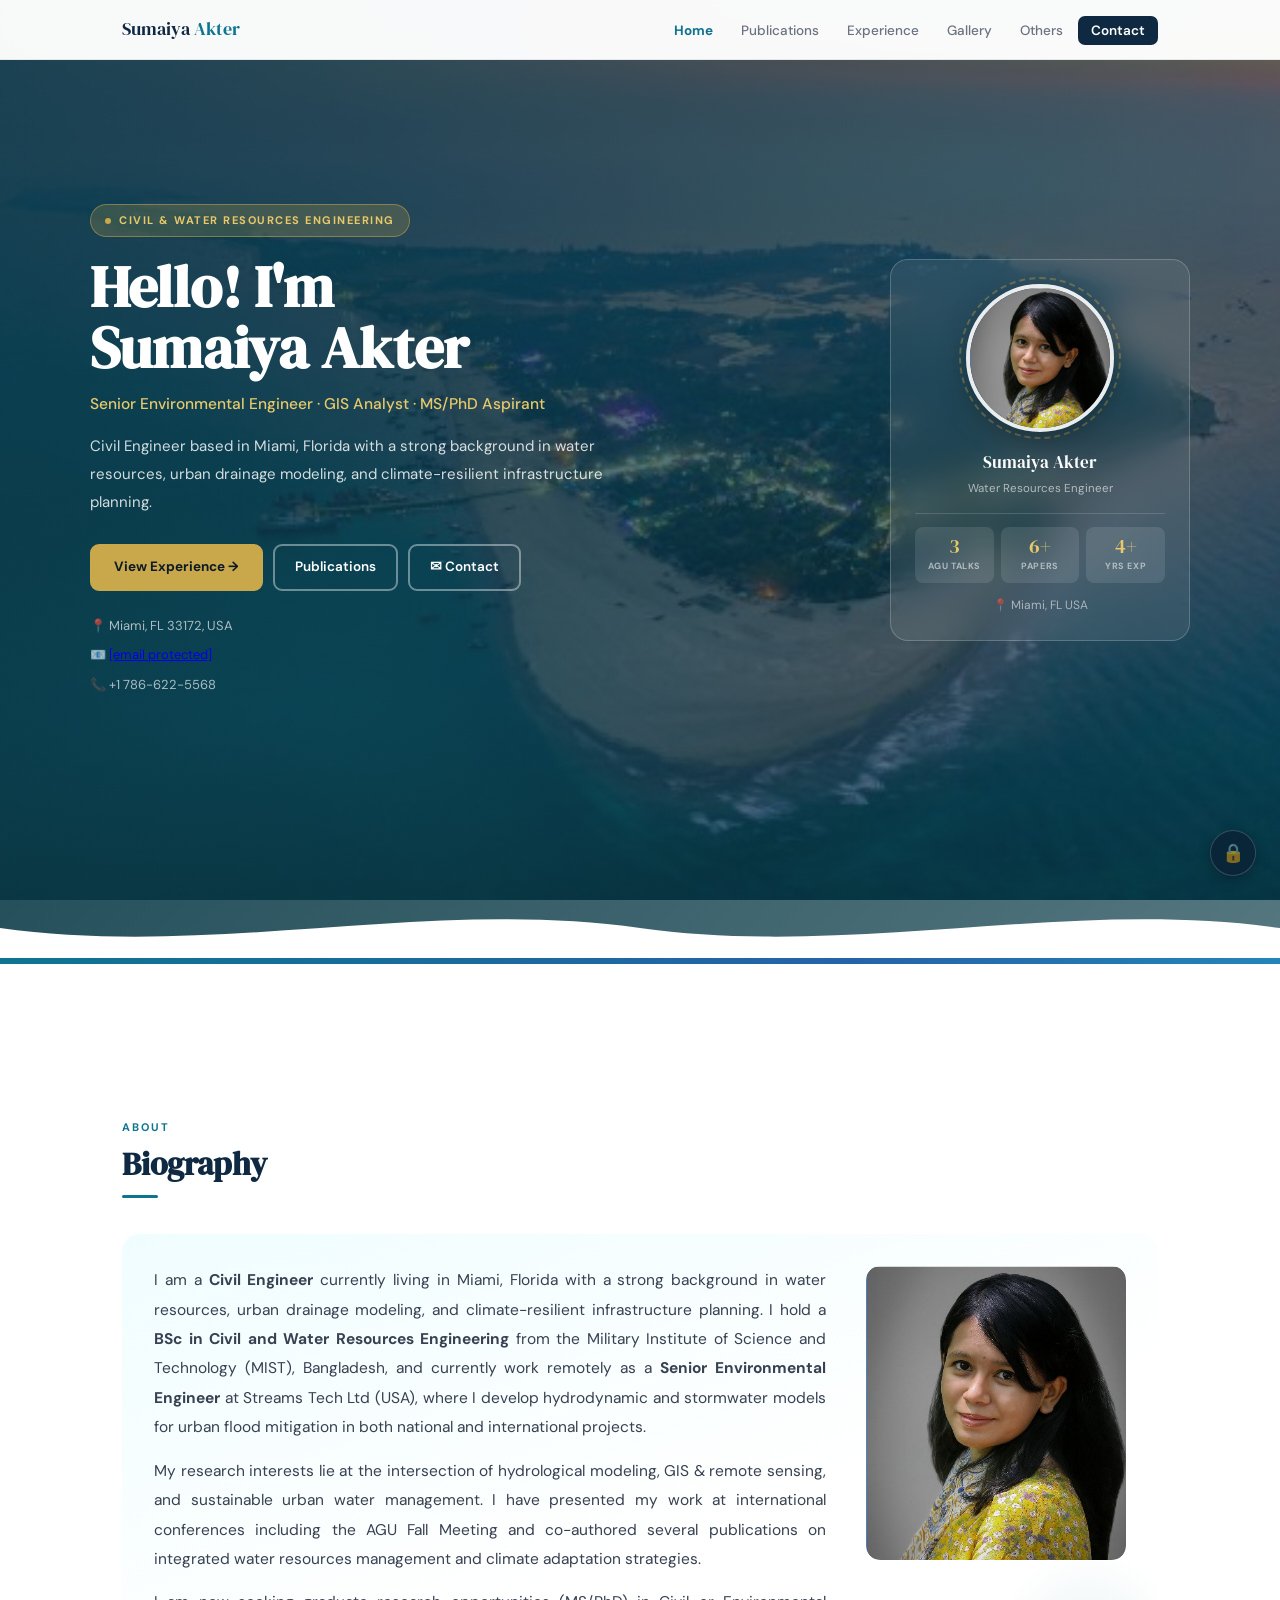
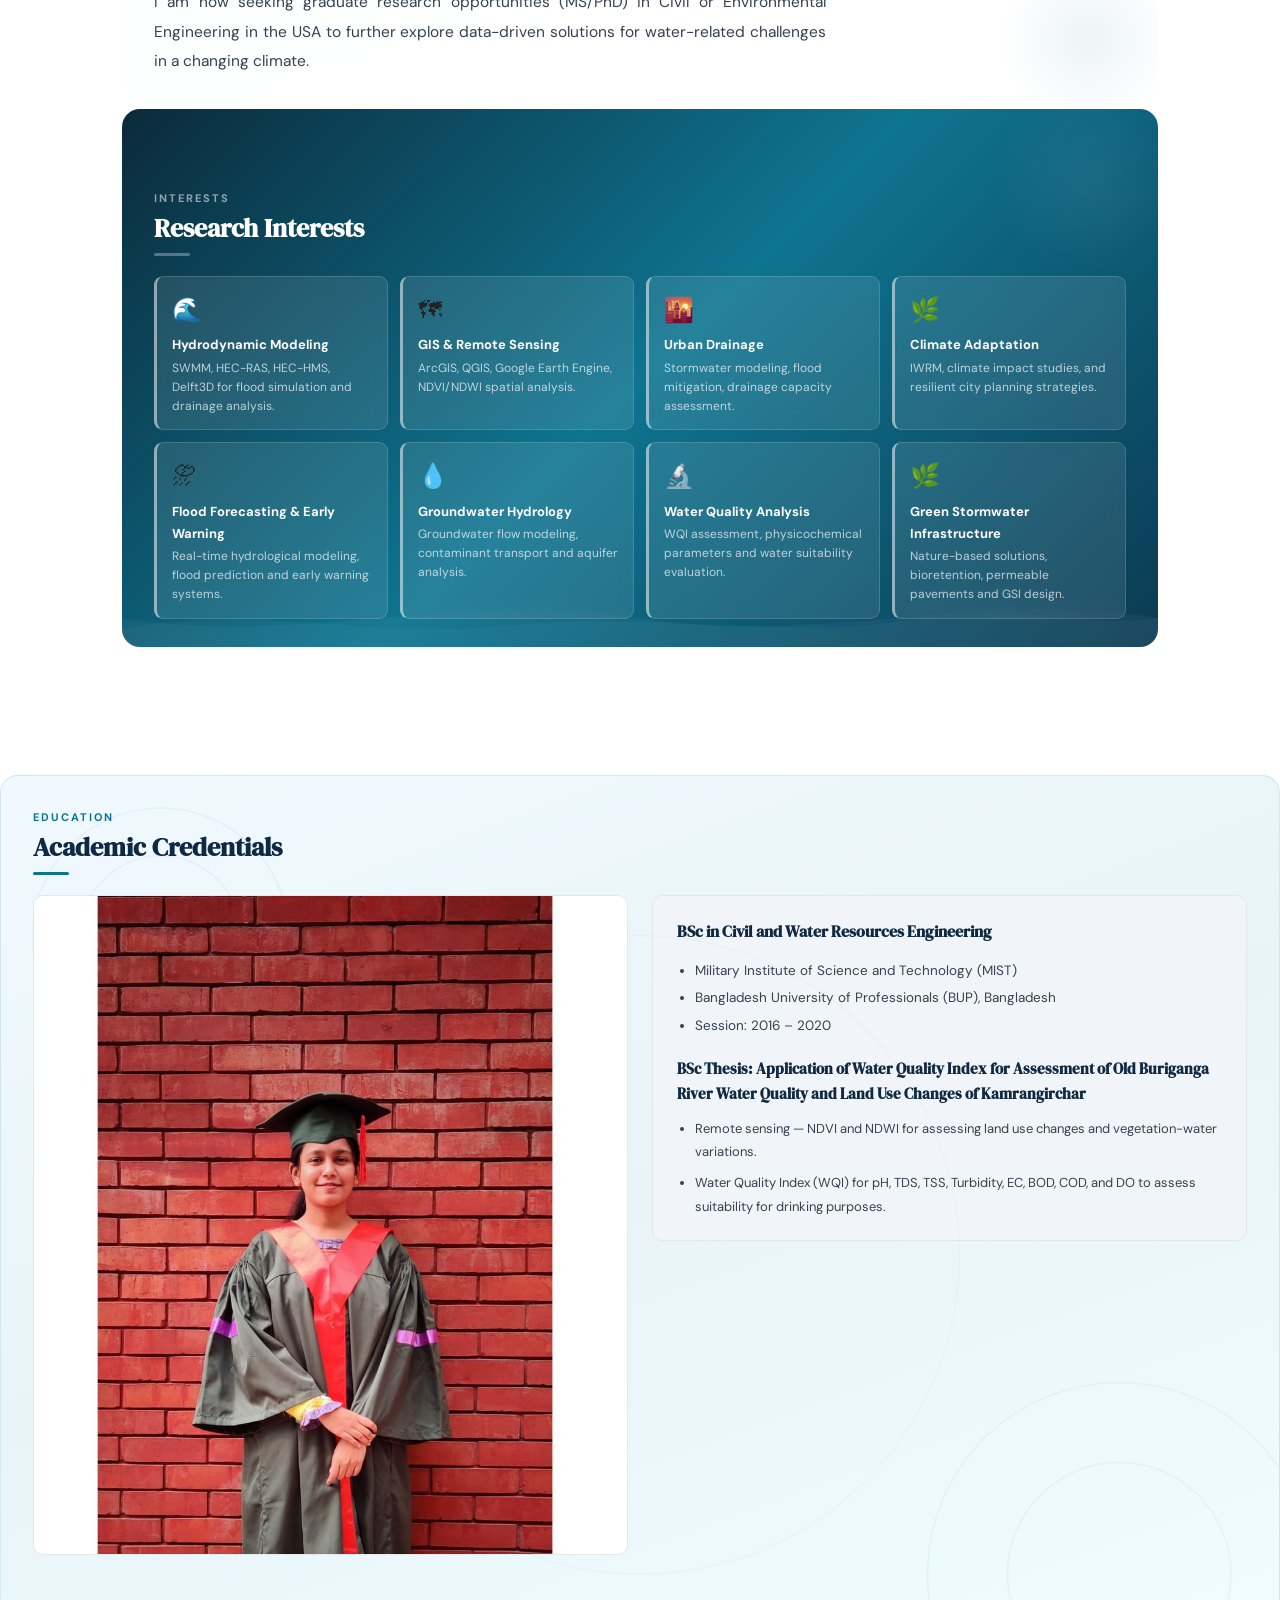
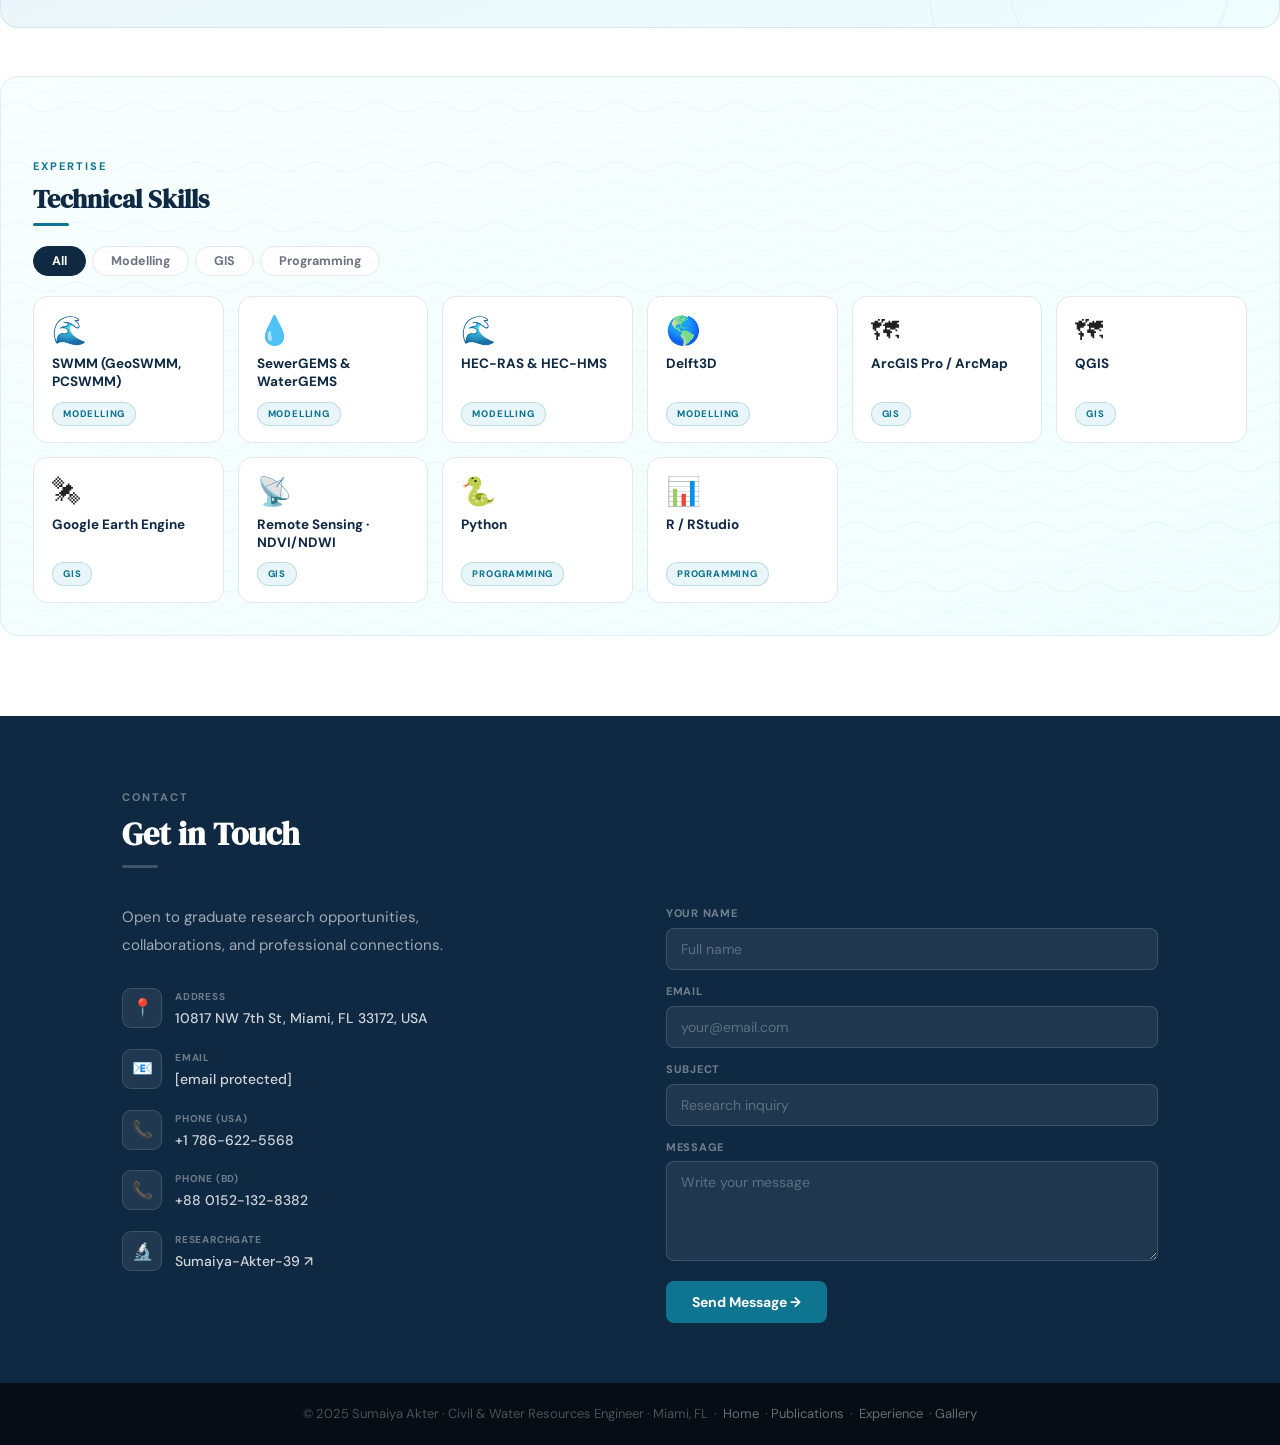
==== commit 0c7092f3: "Add files via upload" ====
--- a/index.html
+++ b/index.html
@@ -558,9 +558,197 @@
 
 @media(max-width:1100px){.ri-grid{grid-template-columns:repeat(4,1fr);}}
 @media(max-width:800px){.ri-grid{grid-template-columns:1fr 1fr;}}
+
+/* ════ OWNER-ONLY SECURITY ════════════════════════════════
+   Edit bar, Add/Remove buttons hidden until password entered
+   ══════════════════════════════════════════════════════════ */
+
+/* Hide the floating edit bar completely for visitors */
+.edit-bar { display:none !important; }
+
+/* Show it only after owner unlocks */
+body.owner-mode .edit-bar { display:flex !important; }
+
+/* Hide Add Project / Add Job / Add Block / Add Publication buttons */
+.btn-outline, .add-skill-btn, [onclick*="addProj"],
+[onclick*="addJob"], [onclick*="addSkill"], [onclick*="addPub"],
+[onclick*="addGal"], [onclick*="addBlock"], [onclick*="showAddSection"],
+[onclick*="showAddBlock"] {
+  display:none !important;
+}
+body.owner-mode .btn-outline,
+body.owner-mode .add-skill-btn,
+body.owner-mode [onclick*="addProj"],
+body.owner-mode [onclick*="addJob"],
+body.owner-mode [onclick*="addSkill"],
+body.owner-mode [onclick*="addPub"],
+body.owner-mode [onclick*="addGal"],
+body.owner-mode [onclick*="addBlock"],
+body.owner-mode [onclick*="showAddSection"],
+body.owner-mode [onclick*="showAddBlock"] {
+  display:inline-block !important;
+}
+
+/* Hide red Remove buttons on project cards */
+.proj-card button[onclick*="remove"],
+button[onclick*="closest('.proj-card').remove"],
+button[onclick*=".remove()"] {
+  display:none !important;
+}
+body.owner-mode .proj-card button[onclick*="remove"],
+body.owner-mode button[onclick*="closest('.proj-card').remove"],
+body.owner-mode button[onclick*=".remove()"] {
+  display:inline-block !important;
+}
+
+/* Hide sk-del-btn (skill delete) */
+.sk-del-btn { display:none !important; }
+body.owner-mode .sk-del-btn { display:flex !important; }
+
+/* Hide section toolbars / cb-bar (block action toolbars) */
+.sec-bar, .cb-bar, .sec-ctrl-bar { display:none !important; }
+body.owner-mode.edit-mode .sec-bar { display:flex !important; }
+body.owner-mode.edit-mode .cb-bar { display:flex !important; }
+body.owner-mode.edit-mode .sec-ctrl-bar { display:flex !important; }
+
+/* Hide gallery replace/delete buttons */
+.img-up-btn { display:none !important; }
+body.owner-mode .img-up-btn { display:inline-block !important; }
+
+/* Hide photo edit overlays */
+.photo-edit-ov, .bio-photo-side-ov, .edu-photo-ov,
+.proj-img-ov, .m-img-ov { display:none !important; }
+body.owner-mode .photo-edit-ov,
+body.owner-mode .bio-photo-side-ov,
+body.owner-mode .edu-photo-ov,
+body.owner-mode .proj-img-ov,
+body.owner-mode .m-img-ov { display:flex !important; }
+
+/* ── LOCK BUTTON (always visible, bottom-right) ── */
+#owner-lock {
+  position: fixed;
+  bottom: 24px;
+  right: 24px;
+  z-index: 9100;
+  width: 46px;
+  height: 46px;
+  border-radius: 50%;
+  background: rgba(11,31,51,0.75);
+  border: 1.5px solid rgba(255,255,255,.18);
+  color: rgba(255,255,255,.55);
+  font-size: 18px;
+  cursor: pointer;
+  display: flex;
+  align-items: center;
+  justify-content: center;
+  box-shadow: 0 3px 14px rgba(0,0,0,.3);
+  transition: all .22s;
+  backdrop-filter: blur(6px);
+}
+#owner-lock:hover {
+  background: #0e7490;
+  border-color: #0e7490;
+  color: #fff;
+  transform: scale(1.08);
+}
+#owner-lock.unlocked {
+  background: #c9a84c;
+  border-color: #c9a84c;
+  color: #0b1f33;
+}
+
+/* ── PASSWORD MODAL ── */
+#pass-modal {
+  display: none;
+  position: fixed;
+  inset: 0;
+  z-index: 99999;
+  background: rgba(0,0,0,.75);
+  backdrop-filter: blur(10px);
+  align-items: center;
+  justify-content: center;
+}
+.pbox {
+  background: #0b1f33;
+  border-radius: 22px;
+  padding: 44px 38px;
+  width: 100%;
+  max-width: 380px;
+  text-align: center;
+  box-shadow: 0 28px 70px rgba(0,0,0,.65);
+  border: 1px solid rgba(255,255,255,.1);
+  font-family: 'DM Sans', sans-serif;
+  animation: pboxIn .22s ease;
+}
+@keyframes pboxIn {
+  from { opacity:0; transform:scale(.93) translateY(12px); }
+  to   { opacity:1; transform:scale(1)   translateY(0);    }
+}
+.pbox-icon  { font-size: 50px; margin-bottom: 16px; line-height:1; }
+.pbox-title { font-family:'DM Serif Display',serif; font-size:24px; color:#fff; margin-bottom:6px; }
+.pbox-sub   { font-size:13px; color:rgba(255,255,255,.42); margin-bottom:28px; }
+.pbox-wrap  { position:relative; margin-bottom:16px; }
+#pass-input {
+  width: 100%;
+  background: rgba(255,255,255,.07);
+  border: 1.5px solid rgba(255,255,255,.18);
+  border-radius: 12px;
+  font-size: 16px;
+  padding: 13px 48px 13px 18px;
+  font-family: 'DM Sans', sans-serif;
+  color: #fff;
+  outline: none;
+  transition: border .2s;
+  letter-spacing: 3px;
+}
+#pass-input:focus  { border-color: #0e7490; }
+#pass-input::placeholder { letter-spacing:0; color:rgba(255,255,255,.28); }
+.pbox-eye {
+  position:absolute; right:14px; top:50%; transform:translateY(-50%);
+  background:none; border:none; color:rgba(255,255,255,.35);
+  cursor:pointer; font-size:18px; padding:0; line-height:1;
+}
+.pbox-eye:hover { color:rgba(255,255,255,.7); }
+#pass-go {
+  width:100%; padding:13px; border-radius:12px; border:none;
+  background: linear-gradient(135deg,#0e7490,#0d9ab8);
+  color:#fff; font-size:15px; font-weight:700;
+  cursor:pointer; font-family:'DM Sans',sans-serif;
+  transition:all .22s;
+}
+#pass-go:hover { background:linear-gradient(135deg,#0d9ab8,#22a7c7); transform:translateY(-1px); }
+.pbox-err {
+  display:none; margin-top:12px; font-size:13px;
+  color:#fca5a5;
+  background:rgba(220,38,38,.12);
+  border:1px solid rgba(220,38,38,.2);
+  padding:9px 16px; border-radius:9px;
+}
+.pbox-foot { margin-top:18px; font-size:11px; color:rgba(255,255,255,.18); }
+
 </style>
 </head>
 <body>
+
+<!-- ░░ OWNER LOCK BUTTON ░░ -->
+<button id="owner-lock" onclick="showLock()" title="Owner login">&#128274;</button>
+
+<!-- ░░ PASSWORD MODAL ░░ -->
+<div id="pass-modal" onclick="if(event.target===this)hideLock()">
+  <div class="pbox">
+    <div class="pbox-icon">&#128274;</div>
+    <div class="pbox-title">Owner Access</div>
+    <div class="pbox-sub">Enter your password to unlock editing</div>
+    <div class="pbox-wrap">
+      <input type="password" id="pass-input" placeholder="Password" autocomplete="off" spellcheck="false">
+      <button class="pbox-eye" onclick="toggleEye()" tabindex="-1">&#128065;</button>
+    </div>
+    <button id="pass-go" onclick="tryPass()">&#128275;&nbsp; Unlock Editor</button>
+    <div class="pbox-err" id="pass-err">Incorrect password &mdash; try again.</div>
+    <div class="pbox-foot">&#128100; Sumaiya Akter &mdash; site owner only</div>
+  </div>
+</div>
+
 <div class="edit-bar" id="edit-bar">
   <span class="eb-lbl">Editor</span>
   <button id="eb-edit" onclick="toggleEdit()">&#9999;&#65039; Edit Mode</button>
@@ -652,7 +840,7 @@
       </div>
       <div class="hero-contacts">
         <div class="hc">&#128205; <span data-editable>Miami, FL 33172, USA</span></div>
-        <div class="hc">&#128231; <span data-editable>sumaiyaakterfairuz@gmail.com</span></div>
+        <div class="hc">&#128231; <span data-editable><a href="/cdn-cgi/l/email-protection" class="__cf_email__" data-cfemail="196a6c747870607878726d7c6b7f78706b6c63597e74787075377a7674">[email&#160;protected]</a></span></div>
         <div class="hc">&#128222; <span data-editable>+1 786-622-5568</span></div>
       </div>
     </div>
@@ -782,7 +970,7 @@
       <div>
         <p style="font-size:15px;color:rgba(255,255,255,.6);line-height:1.85;margin-bottom:28px;max-width:380px;" data-editable>Open to graduate research opportunities, collaborations, and professional connections.</p>
         <div class="ci"><div class="ci-icon">&#128205;</div><div><span class="ci-lbl">Address</span><div class="ci-val" data-editable>10817 NW 7th St, Miami, FL 33172, USA</div></div></div>
-        <div class="ci"><div class="ci-icon">&#128231;</div><div><span class="ci-lbl">Email</span><div class="ci-val" data-editable>sumaiyaakterfairuz@gmail.com</div></div></div>
+        <div class="ci"><div class="ci-icon">&#128231;</div><div><span class="ci-lbl">Email</span><div class="ci-val" data-editable><a href="/cdn-cgi/l/email-protection" class="__cf_email__" data-cfemail="1e6d6b737f77677f7f756a7b6c787f776c6b645e79737f7772307d7173">[email&#160;protected]</a></div></div></div>
         <div class="ci"><div class="ci-icon">&#128222;</div><div><span class="ci-lbl">Phone (USA)</span><div class="ci-val" data-editable>+1 786-622-5568</div></div></div>
         <div class="ci"><div class="ci-icon">&#128222;</div><div><span class="ci-lbl">Phone (BD)</span><div class="ci-val" data-editable>+88 0152-132-8382</div></div></div>
         <div class="ci"><div class="ci-icon">&#128300;</div><div><span class="ci-lbl">ResearchGate</span><div class="ci-val"><a href="https://www.researchgate.net/profile/Sumaiya-Akter-39" target="_blank">Sumaiya-Akter-39 &#x2197;</a></div></div></div>
@@ -807,7 +995,54 @@
     <a href="experience.html">Experience</a> &nbsp;&middot;&nbsp;<a href="gallery.html">Gallery</a>
   </div>
 </footer>
-<script>
+<script data-cfasync="false" src="/cdn-cgi/scripts/5c5dd728/cloudflare-static/email-decode.min.js">
+/* ════ OWNER PASSWORD SYSTEM ════ */
+var _PW = 'Sumaiya@2025', _unlocked = false;
+
+function showLock(){
+  if(_unlocked){ toggleEdit(); return; }
+  document.getElementById('pass-modal').style.display = 'flex';
+  setTimeout(function(){ document.getElementById('pass-input').focus(); }, 80);
+}
+function hideLock(){
+  document.getElementById('pass-modal').style.display = 'none';
+  document.getElementById('pass-input').value = '';
+  document.getElementById('pass-err').style.display = 'none';
+}
+function toggleEye(){
+  var i = document.getElementById('pass-input');
+  var b = document.querySelector('.pbox-eye');
+  i.type = (i.type === 'password') ? 'text' : 'password';
+  b.innerHTML = (i.type === 'password') ? '&#128065;' : '&#128064;';
+}
+function tryPass(){
+  var v = document.getElementById('pass-input').value;
+  if(v === _PW){
+    _unlocked = true;
+    hideLock();
+    document.body.classList.add('owner-mode');
+    var lb = document.getElementById('owner-lock');
+    if(lb){ lb.innerHTML='&#9999;&#65039;'; lb.classList.add('unlocked'); lb.title='Toggle edit mode'; }
+    if(typeof toggleEdit === 'function') toggleEdit();
+  } else {
+    var err = document.getElementById('pass-err');
+    err.style.display = 'block';
+    var inp = document.getElementById('pass-input');
+    inp.style.borderColor = '#dc2626';
+    inp.value = ''; inp.focus();
+    setTimeout(function(){ inp.style.borderColor = 'rgba(255,255,255,.18)'; }, 1600);
+  }
+}
+document.addEventListener('keydown', function(e){
+  var m = document.getElementById('pass-modal');
+  if(m && m.style.display === 'flex'){
+    if(e.key === 'Enter') tryPass();
+    if(e.key === 'Escape') hideLock();
+  }
+});
+/* ════════════════════════════════ */
+
+</script><script>
 /* NAV */
 window.addEventListener('scroll',function(){var n=document.getElementById('main-nav');if(n)n.classList.toggle('scrolled',window.scrollY>10);});
 document.addEventListener('DOMContentLoaded',function(){
@@ -973,13 +1208,4 @@
   if(EDIT)toggleEdit();
   setTimeout(function(){
     var clone=document.documentElement.cloneNode(true);
-    ['#edit-bar','#img-modal','#sec-modal','#_toast'].forEach(function(sel){var el=clone.querySelector(sel);if(el)el.remove();});
-    clone.querySelectorAll('.sec-bar').forEach(function(el){el.remove();});
-    var blob=new Blob(['<!DOCTYPE html>\n'+clone.outerHTML],{type:'text/html'});
-    var a=document.createElement('a');a.href=URL.createObjectURL(blob);a.download='index.html';a.click();
-    setTimeout(function(){URL.revokeObjectURL(a.href);},1500);
-  },300);
-}
-</script>
-</body>
-</html>+    ['#edit-bar','#img-modal','#sec-modal','#_toast'].forEach(function(sel){var el=clone.querySelector(sel);if(el)el.remove
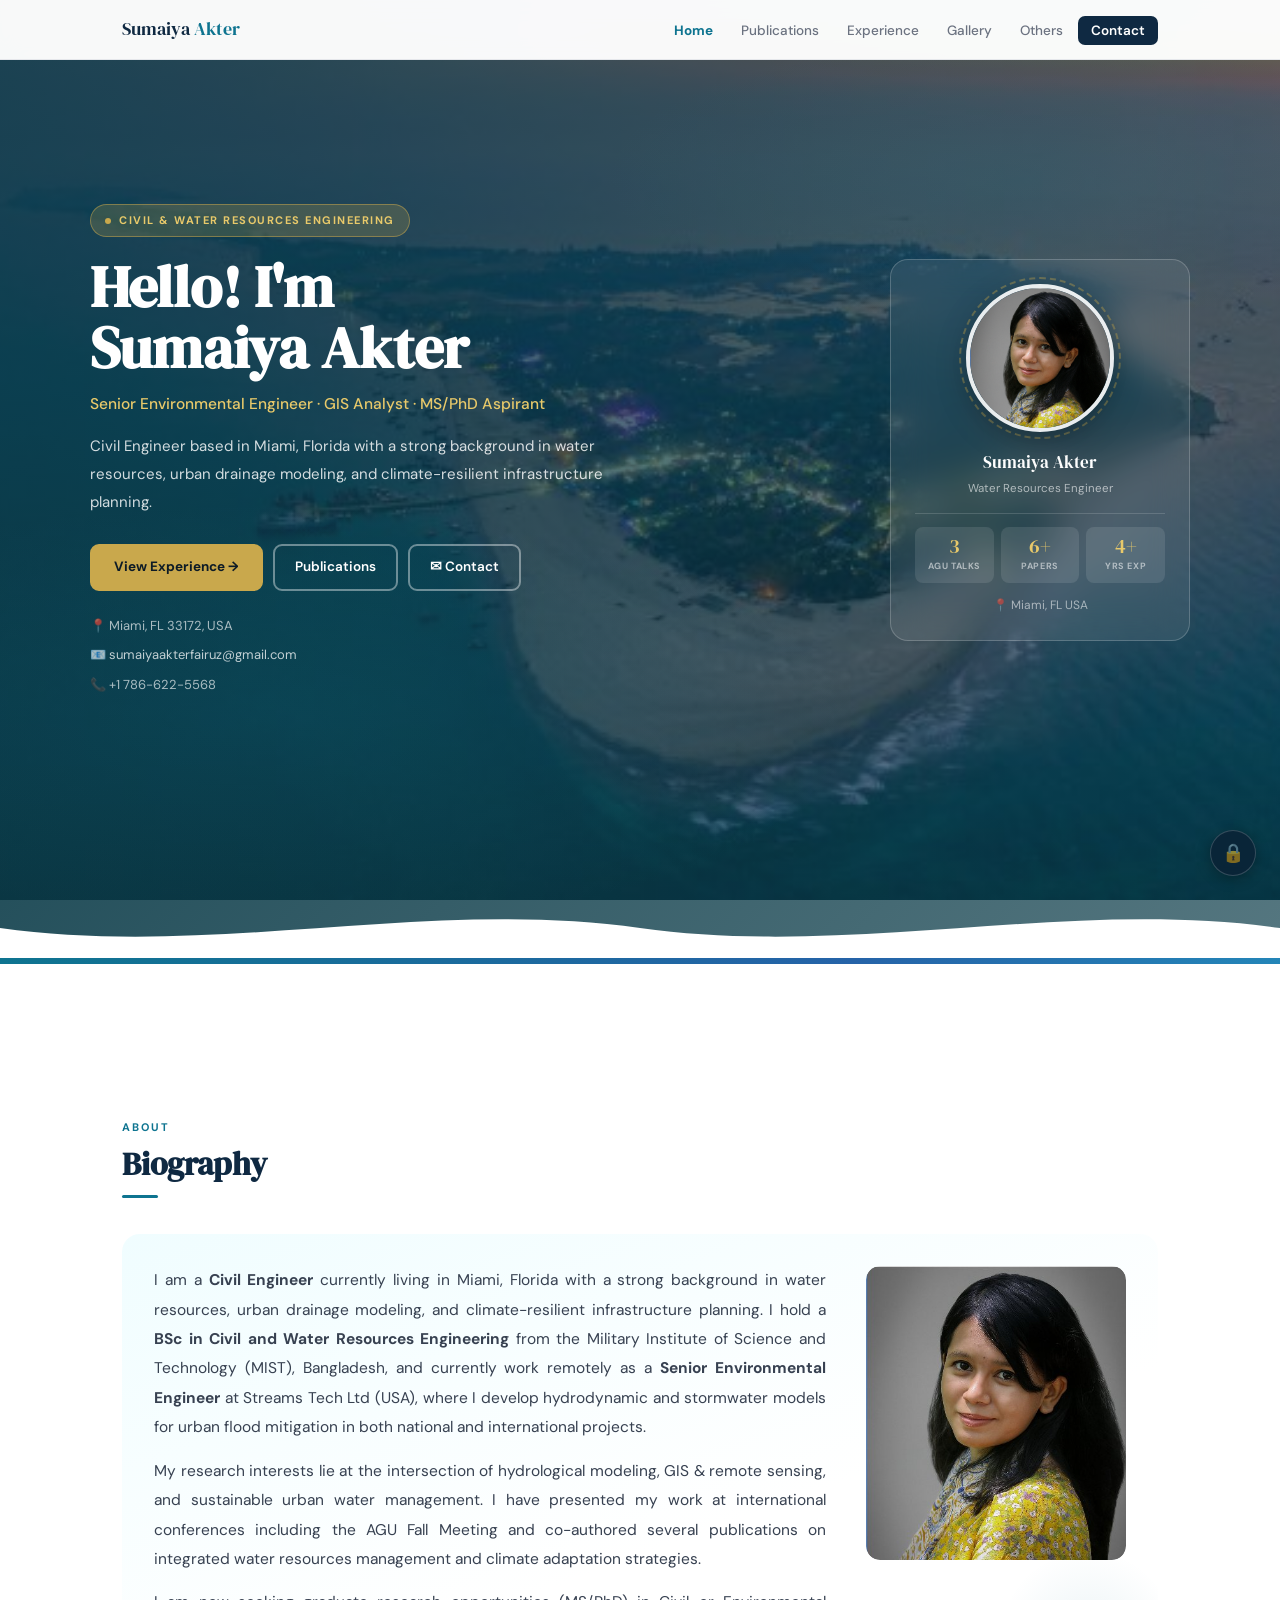
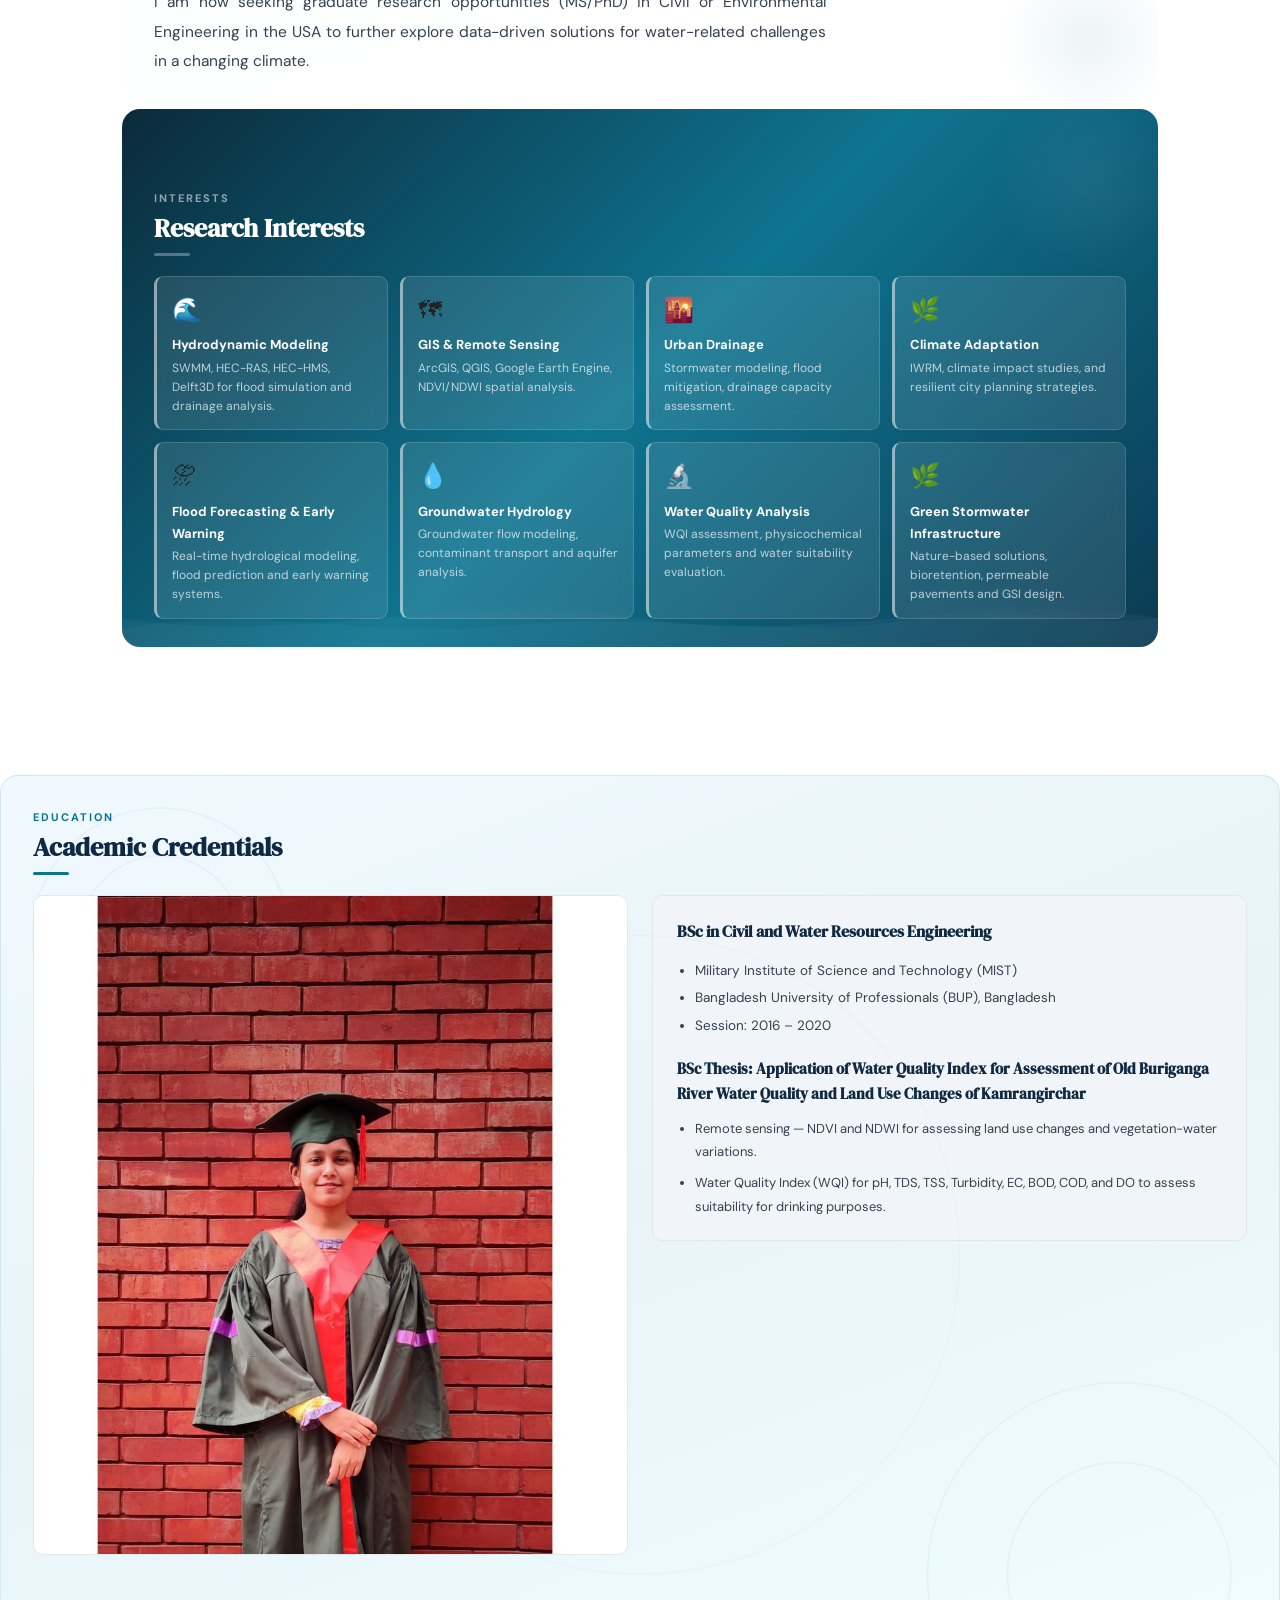
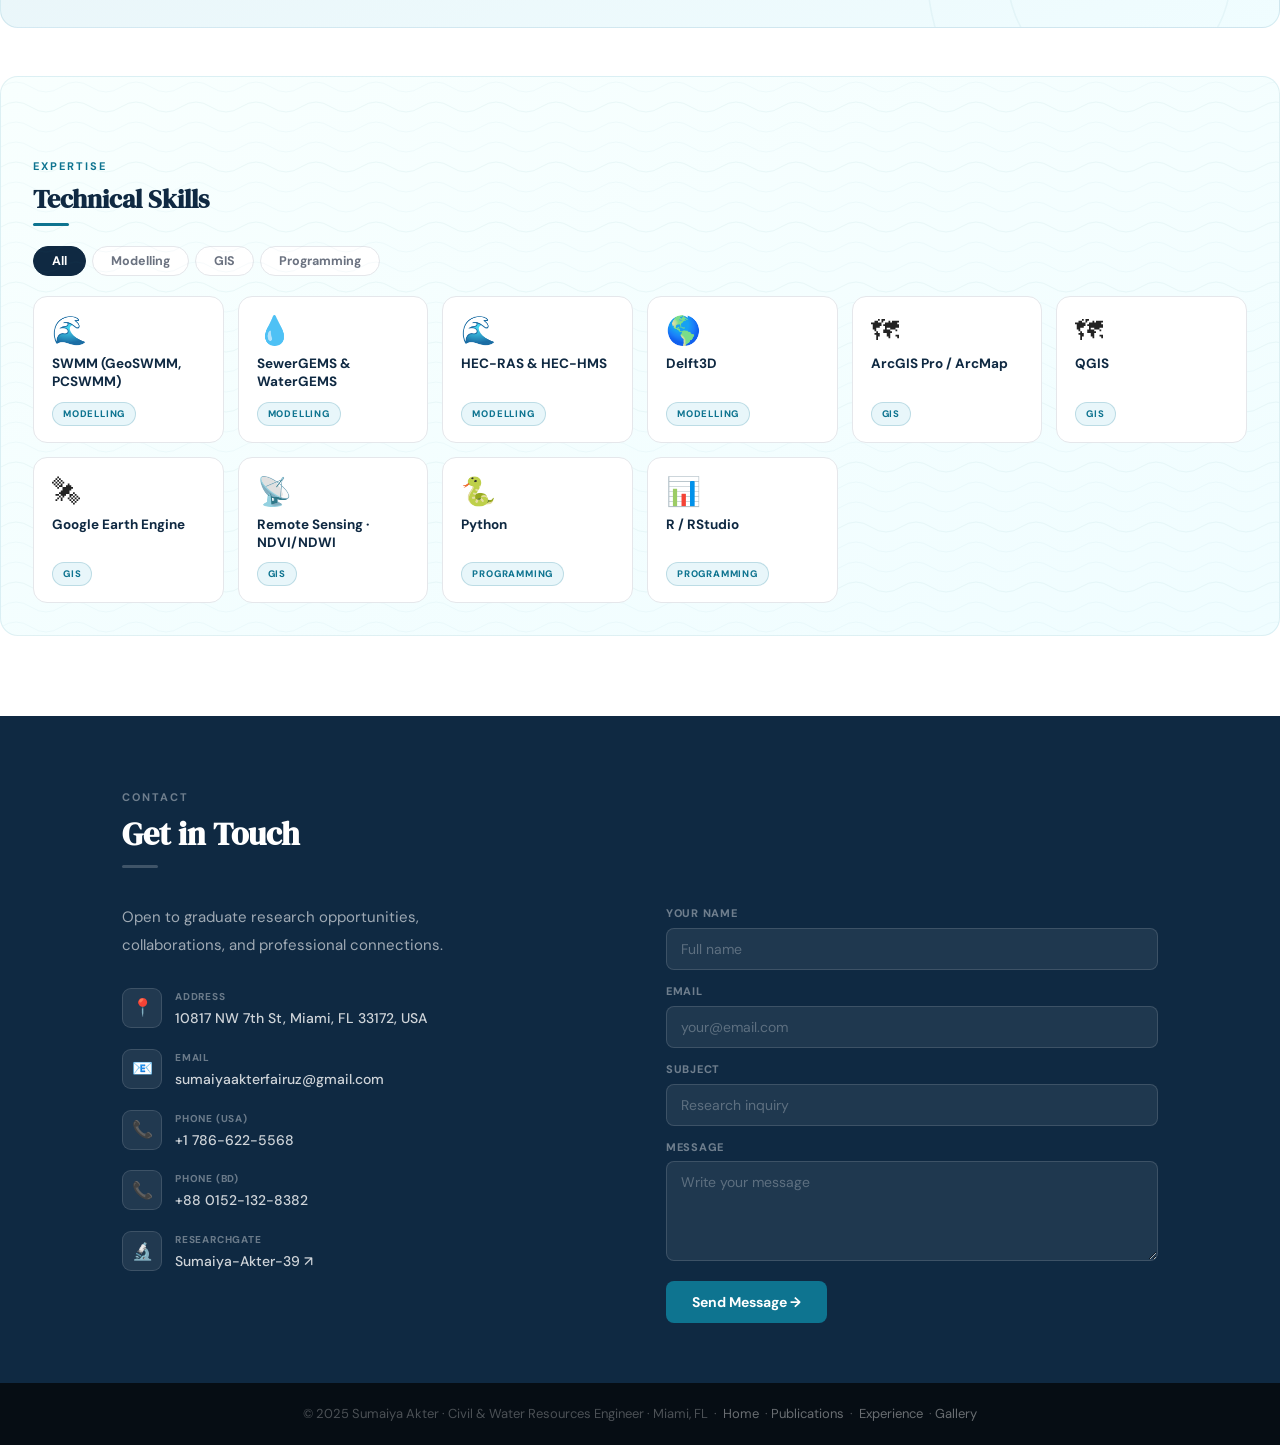
==== commit cc16c288: "Add files via upload" ====
--- a/index.html
+++ b/index.html
@@ -726,6 +726,9 @@
 }
 .pbox-foot { margin-top:18px; font-size:11px; color:rgba(255,255,255,.18); }
 
+
+/* FIX reveal */
+.reveal{opacity:1!important;transform:none!important;}
 </style>
 </head>
 <body>
@@ -840,7 +843,7 @@
       </div>
       <div class="hero-contacts">
         <div class="hc">&#128205; <span data-editable>Miami, FL 33172, USA</span></div>
-        <div class="hc">&#128231; <span data-editable><a href="/cdn-cgi/l/email-protection" class="__cf_email__" data-cfemail="196a6c747870607878726d7c6b7f78706b6c63597e74787075377a7674">[email&#160;protected]</a></span></div>
+        <div class="hc">&#128231; <span data-editable><a href="mailto:sumaiyaakterfairuz@gmail.com" style="color:rgba(255,255,255,.75);text-decoration:none;">sumaiyaakterfairuz@gmail.com</a></span></div>
         <div class="hc">&#128222; <span data-editable>+1 786-622-5568</span></div>
       </div>
     </div>
@@ -970,7 +973,7 @@
       <div>
         <p style="font-size:15px;color:rgba(255,255,255,.6);line-height:1.85;margin-bottom:28px;max-width:380px;" data-editable>Open to graduate research opportunities, collaborations, and professional connections.</p>
         <div class="ci"><div class="ci-icon">&#128205;</div><div><span class="ci-lbl">Address</span><div class="ci-val" data-editable>10817 NW 7th St, Miami, FL 33172, USA</div></div></div>
-        <div class="ci"><div class="ci-icon">&#128231;</div><div><span class="ci-lbl">Email</span><div class="ci-val" data-editable><a href="/cdn-cgi/l/email-protection" class="__cf_email__" data-cfemail="1e6d6b737f77677f7f756a7b6c787f776c6b645e79737f7772307d7173">[email&#160;protected]</a></div></div></div>
+        <div class="ci"><div class="ci-icon">&#128231;</div><div><span class="ci-lbl">Email</span><div class="ci-val" data-editable>sumaiyaakterfairuz@gmail.com</div></div></div>
         <div class="ci"><div class="ci-icon">&#128222;</div><div><span class="ci-lbl">Phone (USA)</span><div class="ci-val" data-editable>+1 786-622-5568</div></div></div>
         <div class="ci"><div class="ci-icon">&#128222;</div><div><span class="ci-lbl">Phone (BD)</span><div class="ci-val" data-editable>+88 0152-132-8382</div></div></div>
         <div class="ci"><div class="ci-icon">&#128300;</div><div><span class="ci-lbl">ResearchGate</span><div class="ci-val"><a href="https://www.researchgate.net/profile/Sumaiya-Akter-39" target="_blank">Sumaiya-Akter-39 &#x2197;</a></div></div></div>
